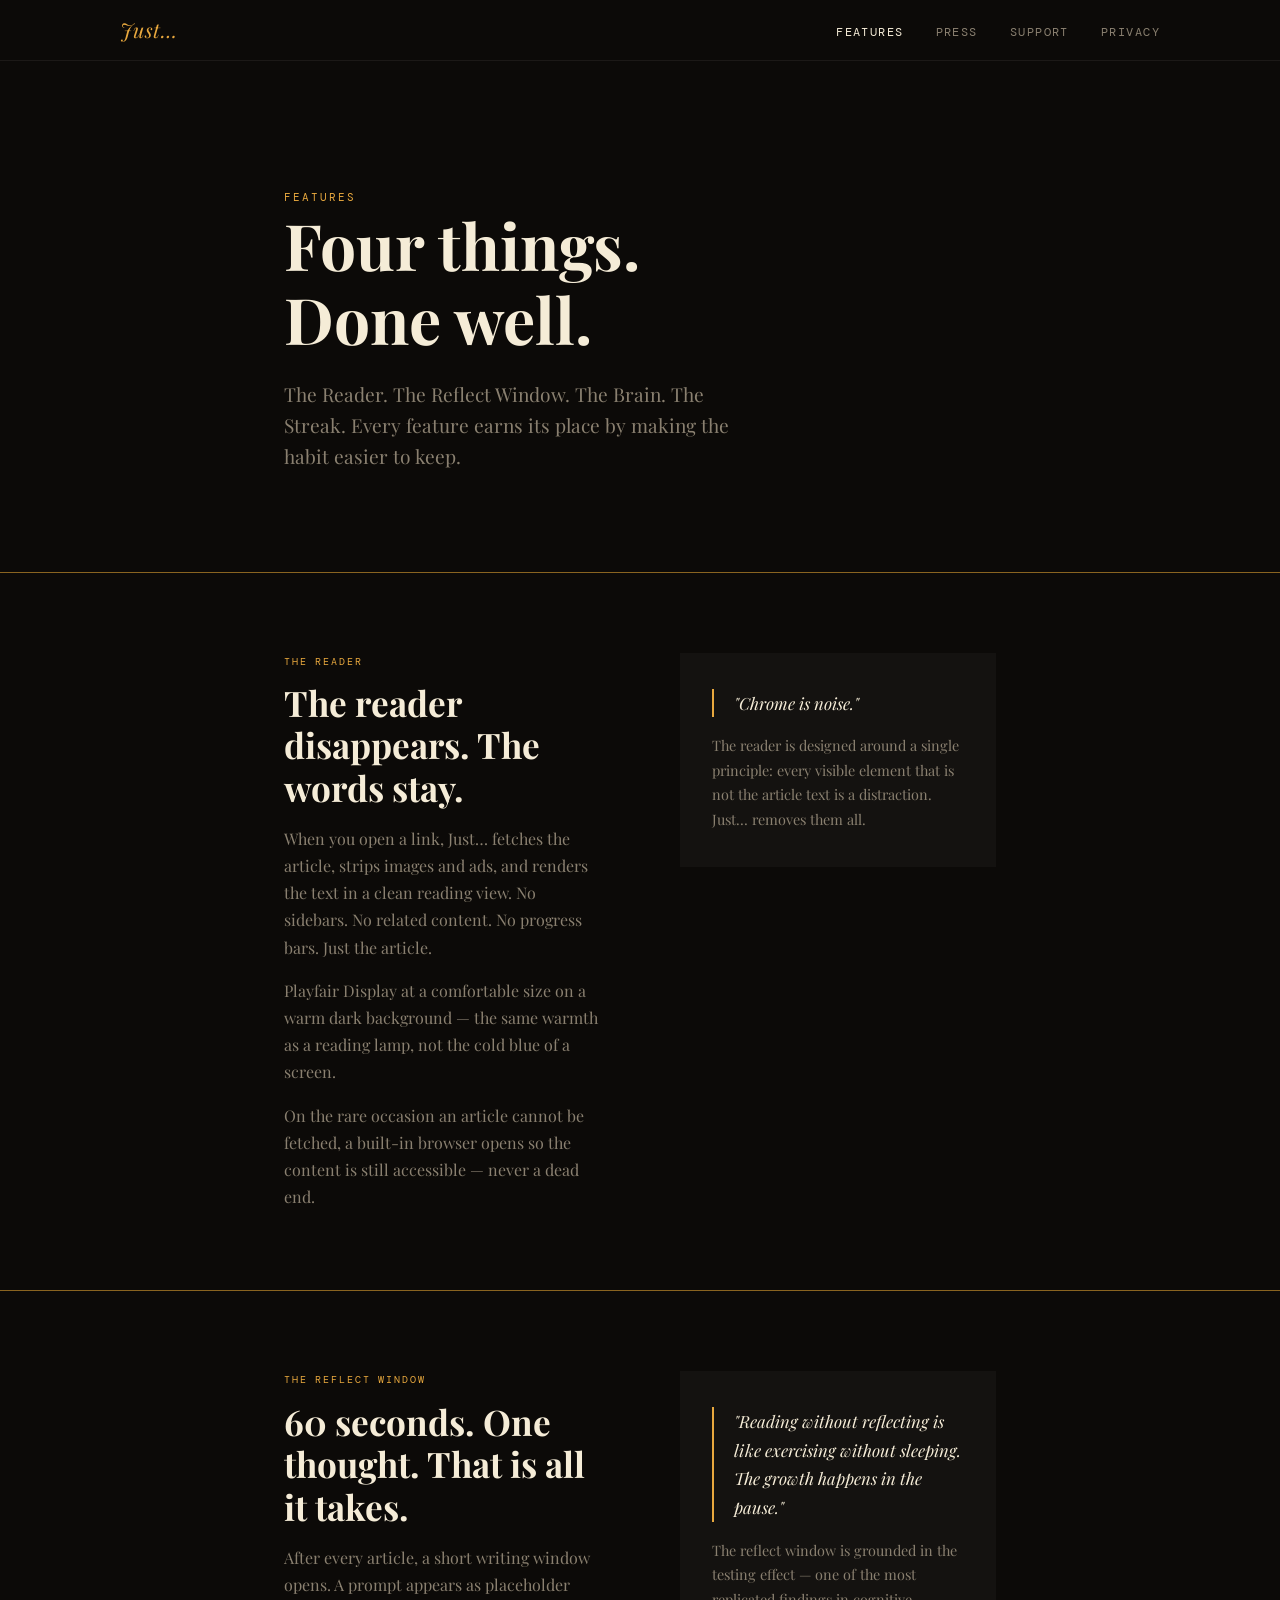
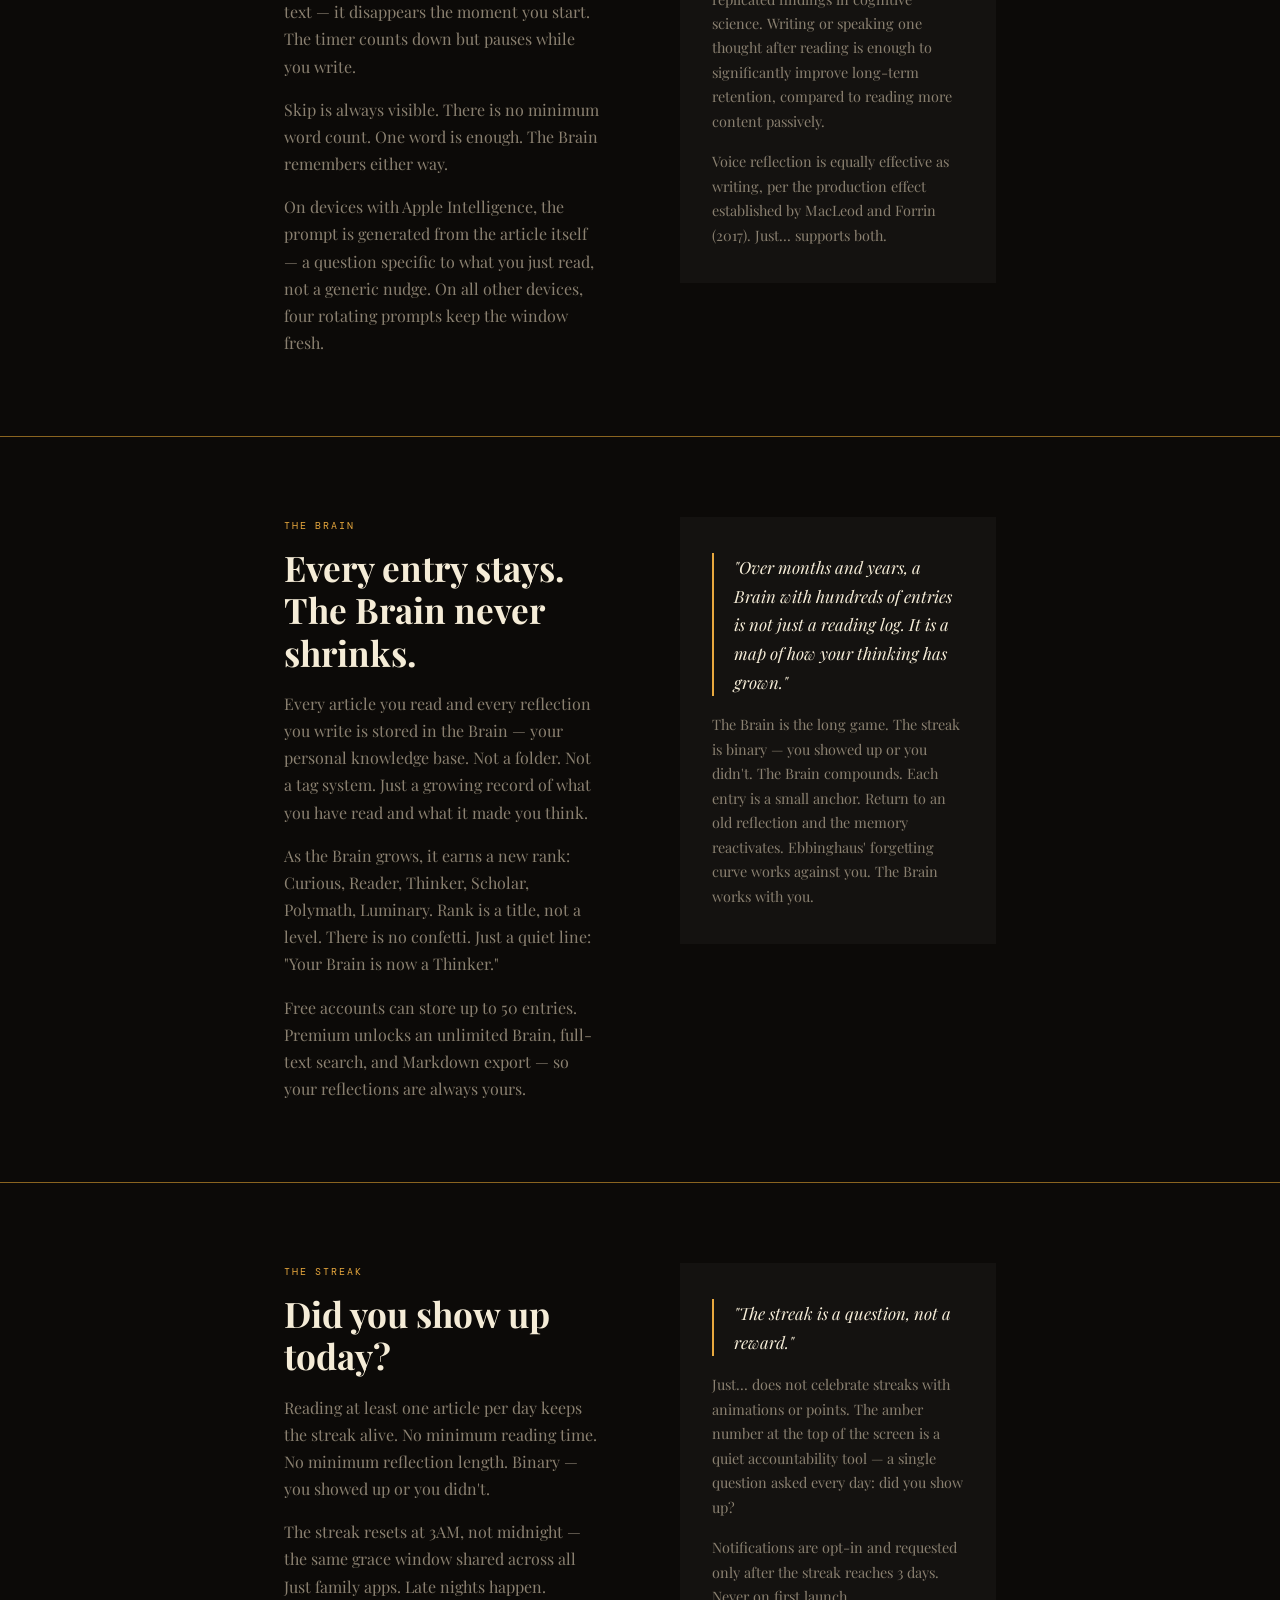
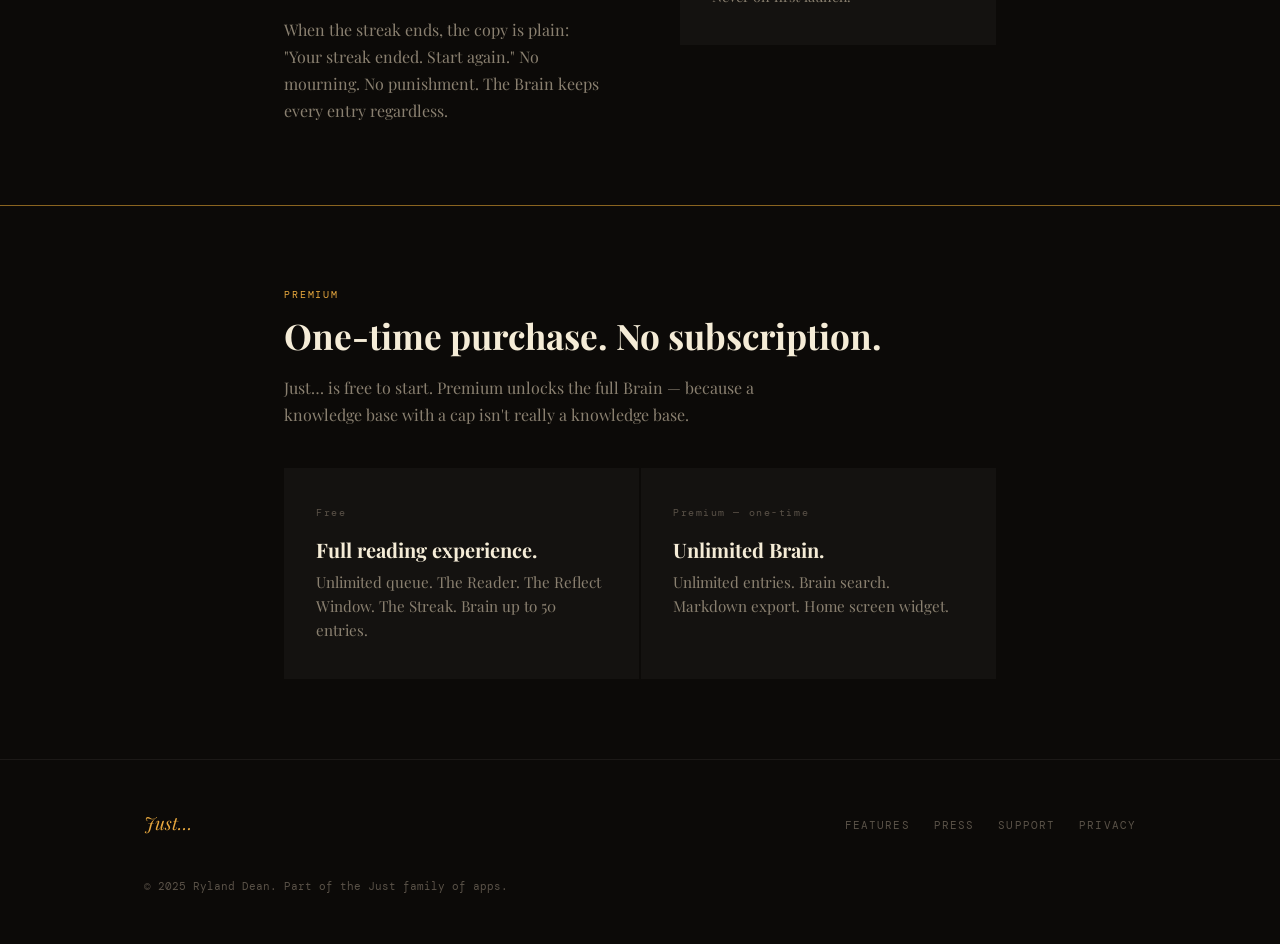
==== docs/features.html @ 93c85d73 "Website is built. Need screenshots next." ====
<!DOCTYPE html>
<html lang="en">
<head>
  <meta charset="UTF-8">
  <meta name="viewport" content="width=device-width, initial-scale=1.0">
  <title>Features — Just…</title>
  <meta name="description" content="The Reader, the Reflect Window, the Brain, and the Streak. Everything Just… does and why it does it.">
  <link rel="stylesheet" href="style.css">
</head>
<body>

<nav>
  <div class="nav-inner">
    <a href="index.html" class="nav-logo">Just…</a>
    <ul class="nav-links">
      <li><a href="features.html" class="active">Features</a></li>
      <li><a href="press.html">Press</a></li>
      <li><a href="support.html">Support</a></li>
      <li><a href="privacy.html">Privacy</a></li>
    </ul>
  </div>
</nav>

<main>

  <!-- Hero -->
  <section class="hero">
    <div class="container">
      <span class="hero-eyebrow">Features</span>
      <h1 class="hero-title">Four things.<br>Done well.</h1>
      <p class="hero-sub">
        The Reader. The Reflect Window. The Brain. The Streak.
        Every feature earns its place by making the habit easier to keep.
      </p>
    </div>
  </section>

  <!-- The Reader -->
  <section>
    <div class="container">
      <div class="feature-block">
        <div>
          <span class="label">The Reader</span>
          <h2>The reader disappears. The words stay.</h2>
          <p>
            When you open a link, Just… fetches the article, strips images and ads,
            and renders the text in a clean reading view. No sidebars. No related
            content. No progress bars. Just the article.
          </p>
          <p>
            Playfair Display at a comfortable size on a warm dark background — the same
            warmth as a reading lamp, not the cold blue of a screen.
          </p>
          <p>
            On the rare occasion an article cannot be fetched, a built-in browser
            opens so the content is still accessible — never a dead end.
          </p>
        </div>
        <div class="feature-aside">
          <p class="quote">"Chrome is noise."</p>
          <p>
            The reader is designed around a single principle: every visible element
            that is not the article text is a distraction. Just… removes them all.
          </p>
        </div>
      </div>
    </div>
  </section>

  <!-- The Reflect Window -->
  <section>
    <div class="container">
      <div class="feature-block">
        <div>
          <span class="label">The Reflect Window</span>
          <h2>60 seconds. One thought. That is all it takes.</h2>
          <p>
            After every article, a short writing window opens. A prompt appears as
            placeholder text — it disappears the moment you start. The timer counts
            down but pauses while you write.
          </p>
          <p>
            Skip is always visible. There is no minimum word count. One word is enough.
            The Brain remembers either way.
          </p>
          <p>
            On devices with Apple Intelligence, the prompt is generated from the
            article itself — a question specific to what you just read, not a generic
            nudge. On all other devices, four rotating prompts keep the window fresh.
          </p>
        </div>
        <div class="feature-aside">
          <p class="quote">"Reading without reflecting is like exercising without sleeping. The growth happens in the pause."</p>
          <p>
            The reflect window is grounded in the testing effect — one of the most
            replicated findings in cognitive science. Writing or speaking one thought
            after reading is enough to significantly improve long-term retention,
            compared to reading more content passively.
          </p>
          <p>
            Voice reflection is equally effective as writing, per the production
            effect established by MacLeod and Forrin (2017). Just… supports both.
          </p>
        </div>
      </div>
    </div>
  </section>

  <!-- The Brain -->
  <section>
    <div class="container">
      <div class="feature-block">
        <div>
          <span class="label">The Brain</span>
          <h2>Every entry stays. The Brain never shrinks.</h2>
          <p>
            Every article you read and every reflection you write is stored in the Brain —
            your personal knowledge base. Not a folder. Not a tag system. Just a growing
            record of what you have read and what it made you think.
          </p>
          <p>
            As the Brain grows, it earns a new rank: Curious, Reader, Thinker, Scholar,
            Polymath, Luminary. Rank is a title, not a level. There is no confetti.
            Just a quiet line: "Your Brain is now a Thinker."
          </p>
          <p>
            Free accounts can store up to 50 entries. Premium unlocks an unlimited Brain,
            full-text search, and Markdown export — so your reflections are always yours.
          </p>
        </div>
        <div class="feature-aside">
          <p class="quote">"Over months and years, a Brain with hundreds of entries is not just a reading log. It is a map of how your thinking has grown."</p>
          <p>
            The Brain is the long game. The streak is binary — you showed up or you didn't.
            The Brain compounds. Each entry is a small anchor. Return to an old reflection
            and the memory reactivates. Ebbinghaus' forgetting curve works against you.
            The Brain works with you.
          </p>
        </div>
      </div>
    </div>
  </section>

  <!-- The Streak -->
  <section>
    <div class="container">
      <div class="feature-block">
        <div>
          <span class="label">The Streak</span>
          <h2>Did you show up today?</h2>
          <p>
            Reading at least one article per day keeps the streak alive. No minimum
            reading time. No minimum reflection length. Binary — you showed up or you didn't.
          </p>
          <p>
            The streak resets at 3AM, not midnight — the same grace window shared
            across all Just family apps. Late nights happen.
          </p>
          <p>
            When the streak ends, the copy is plain: "Your streak ended. Start again."
            No mourning. No punishment. The Brain keeps every entry regardless.
          </p>
        </div>
        <div class="feature-aside">
          <p class="quote">"The streak is a question, not a reward."</p>
          <p>
            Just… does not celebrate streaks with animations or points. The amber number
            at the top of the screen is a quiet accountability tool — a single question
            asked every day: did you show up?
          </p>
          <p>
            Notifications are opt-in and requested only after the streak reaches 3 days.
            Never on first launch.
          </p>
        </div>
      </div>
    </div>
  </section>

  <!-- Premium -->
  <section>
    <div class="container">
      <span class="label">Premium</span>
      <h2>One-time purchase. No subscription.</h2>
      <p style="max-width: 540px;">
        Just… is free to start. Premium unlocks the full Brain — because a
        knowledge base with a cap isn't really a knowledge base.
      </p>

      <div class="card-grid" style="margin-top: 40px;">
        <div class="card">
          <span class="card-num">Free</span>
          <h3>Full reading experience.</h3>
          <p>Unlimited queue. The Reader. The Reflect Window. The Streak. Brain up to 50 entries.</p>
        </div>
        <div class="card">
          <span class="card-num">Premium — one-time</span>
          <h3>Unlimited Brain.</h3>
          <p>Unlimited entries. Brain search. Markdown export. Home screen widget.</p>
        </div>
      </div>
    </div>
  </section>

</main>

<footer>
  <div class="footer-inner">
    <span class="footer-logo">Just…</span>
    <ul class="footer-links">
      <li><a href="features.html">Features</a></li>
      <li><a href="press.html">Press</a></li>
      <li><a href="support.html">Support</a></li>
      <li><a href="privacy.html">Privacy</a></li>
    </ul>
    <p class="footer-copy">© 2025 Ryland Dean. Part of the Just family of apps.</p>
  </div>
</footer>

</body>
</html>
---- docs/style.css ----
@import url('https://fonts.googleapis.com/css2?family=Playfair+Display:ital,wght@0,400;0,600;0,700;1,400&family=DM+Mono:wght@400;500&display=swap');

*, *::before, *::after {
  box-sizing: border-box;
  margin: 0;
  padding: 0;
}

:root {
  --pageBg:      #0C0A08;
  --surface:     #141210;
  --surface2:    #1C1917;
  --amber:       #E8A83E;
  --amberDim:    #8A6420;
  --cream:       #F5ECD7;
  --muted:       #8A8070;
  --subtle:      #5A5248;
  --danger:      #E05A5A;

  --font-serif:  'Playfair Display', Georgia, serif;
  --font-mono:   'DM Mono', 'Courier New', monospace;
}

html {
  font-size: 16px;
  scroll-behavior: smooth;
}

body {
  background: var(--pageBg);
  color: var(--cream);
  font-family: var(--font-serif);
  line-height: 1.7;
  -webkit-font-smoothing: antialiased;
}

/* ─── Layout ─────────────────────────────────────────────── */

.container {
  max-width: 760px;
  margin: 0 auto;
  padding: 0 24px;
}

.container--wide {
  max-width: 1040px;
  margin: 0 auto;
  padding: 0 24px;
}

section {
  padding: 80px 0;
}

section + section {
  border-top: 1px solid var(--amberDim);
}

/* ─── Nav ─────────────────────────────────────────────────── */

nav {
  position: sticky;
  top: 0;
  z-index: 100;
  background: var(--pageBg);
  border-bottom: 1px solid var(--surface2);
  padding: 0 24px;
}

.nav-inner {
  max-width: 1040px;
  margin: 0 auto;
  display: flex;
  align-items: center;
  justify-content: space-between;
  height: 60px;
}

.nav-logo {
  font-family: var(--font-serif);
  font-style: italic;
  font-size: 1.25rem;
  color: var(--amber);
  text-decoration: none;
  letter-spacing: 0.02em;
}

.nav-links {
  display: flex;
  gap: 32px;
  list-style: none;
}

.nav-links a {
  font-family: var(--font-mono);
  font-size: 0.75rem;
  text-transform: uppercase;
  letter-spacing: 0.12em;
  color: var(--muted);
  text-decoration: none;
  transition: color 0.2s;
}

.nav-links a:hover,
.nav-links a.active {
  color: var(--cream);
}

/* ─── Hero ────────────────────────────────────────────────── */

.hero {
  padding: 120px 0 100px;
  border-top: none;
}

.hero-eyebrow {
  font-family: var(--font-mono);
  font-size: 0.7rem;
  text-transform: uppercase;
  letter-spacing: 0.18em;
  color: var(--amber);
  margin-bottom: 24px;
}

.hero-title {
  font-size: clamp(2.5rem, 6vw, 4rem);
  font-weight: 700;
  line-height: 1.15;
  color: var(--cream);
  margin-bottom: 24px;
}

.hero-title em {
  font-style: italic;
  color: var(--amber);
}

.hero-sub {
  font-size: 1.2rem;
  color: var(--muted);
  max-width: 480px;
  margin-bottom: 48px;
  line-height: 1.6;
}

/* ─── Buttons ─────────────────────────────────────────────── */

.btn {
  display: inline-block;
  font-family: var(--font-mono);
  font-size: 0.75rem;
  text-transform: uppercase;
  letter-spacing: 0.12em;
  padding: 14px 28px;
  text-decoration: none;
  transition: background 0.2s, color 0.2s;
  border: none;
  cursor: pointer;
}

.btn--amber {
  background: var(--amber);
  color: var(--pageBg);
}

.btn--amber:hover {
  background: var(--cream);
}

.btn--ghost {
  border: 1px solid var(--amberDim);
  color: var(--muted);
  background: transparent;
}

.btn--ghost:hover {
  border-color: var(--amber);
  color: var(--cream);
}

/* ─── Type ────────────────────────────────────────────────── */

h1, h2, h3, h4 {
  font-family: var(--font-serif);
  font-weight: 700;
  line-height: 1.2;
  color: var(--cream);
}

h2 {
  font-size: clamp(1.6rem, 3vw, 2.2rem);
  margin-bottom: 16px;
}

h3 {
  font-size: 1.25rem;
  margin-bottom: 10px;
}

p {
  color: var(--muted);
  margin-bottom: 16px;
}

p:last-child {
  margin-bottom: 0;
}

.label {
  font-family: var(--font-mono);
  font-size: 0.65rem;
  text-transform: uppercase;
  letter-spacing: 0.18em;
  color: var(--amber);
  margin-bottom: 12px;
  display: block;
}

a {
  color: var(--amber);
  text-decoration: none;
}

a:hover {
  text-decoration: underline;
}

/* ─── Cards ───────────────────────────────────────────────── */

.card-grid {
  display: grid;
  grid-template-columns: repeat(auto-fit, minmax(240px, 1fr));
  gap: 2px;
  margin-top: 48px;
}

.card {
  background: var(--surface);
  padding: 36px 32px;
}

.card-num {
  font-family: var(--font-mono);
  font-size: 0.65rem;
  letter-spacing: 0.15em;
  color: var(--subtle);
  margin-bottom: 16px;
  display: block;
}

.card h3 {
  color: var(--cream);
  margin-bottom: 8px;
}

.card p {
  font-size: 0.95rem;
  line-height: 1.6;
}

/* ─── Loop steps ──────────────────────────────────────────── */

.loop {
  display: flex;
  flex-direction: column;
  gap: 2px;
  margin-top: 40px;
}

.loop-step {
  background: var(--surface);
  padding: 28px 32px;
  display: grid;
  grid-template-columns: 80px 1fr;
  gap: 24px;
  align-items: start;
}

.loop-step-label {
  font-family: var(--font-mono);
  font-size: 0.65rem;
  letter-spacing: 0.15em;
  color: var(--amber);
  text-transform: uppercase;
  padding-top: 4px;
}

.loop-step h3 {
  margin-bottom: 4px;
}

.loop-step p {
  font-size: 0.9rem;
}

/* ─── Rank table ──────────────────────────────────────────── */

.rank-grid {
  margin-top: 40px;
  display: flex;
  flex-direction: column;
  gap: 2px;
}

.rank-row {
  background: var(--surface);
  padding: 20px 32px;
  display: grid;
  grid-template-columns: 120px 1fr auto;
  align-items: center;
  gap: 24px;
}

.rank-title {
  font-family: var(--font-serif);
  font-size: 1rem;
  color: var(--cream);
}

.rank-desc {
  font-family: var(--font-mono);
  font-size: 0.75rem;
  color: var(--muted);
}

.rank-range {
  font-family: var(--font-mono);
  font-size: 0.7rem;
  color: var(--subtle);
  text-align: right;
  white-space: nowrap;
}

/* ─── Feature detail ──────────────────────────────────────── */

.feature-block {
  display: grid;
  grid-template-columns: 1fr 1fr;
  gap: 80px;
  align-items: start;
}

.feature-block + .feature-block {
  margin-top: 80px;
  padding-top: 80px;
  border-top: 1px solid var(--surface2);
}

@media (max-width: 640px) {
  .feature-block {
    grid-template-columns: 1fr;
    gap: 32px;
  }
}

.feature-aside {
  background: var(--surface);
  padding: 36px 32px;
}

.feature-aside p {
  font-size: 0.9rem;
  line-height: 1.7;
}

.feature-aside .quote {
  font-style: italic;
  font-size: 1.05rem;
  color: var(--cream);
  border-left: 2px solid var(--amber);
  padding-left: 20px;
  margin-bottom: 16px;
}

/* ─── Press kit ───────────────────────────────────────────── */

.fact-list {
  margin-top: 32px;
  display: flex;
  flex-direction: column;
  gap: 2px;
}

.fact-row {
  background: var(--surface);
  padding: 18px 28px;
  display: grid;
  grid-template-columns: 160px 1fr;
  gap: 16px;
  align-items: baseline;
}

.fact-key {
  font-family: var(--font-mono);
  font-size: 0.65rem;
  text-transform: uppercase;
  letter-spacing: 0.15em;
  color: var(--amber);
}

.fact-val {
  font-size: 0.95rem;
  color: var(--cream);
}

/* ─── Tagline list ────────────────────────────────────────── */

.tagline-list {
  list-style: none;
  margin-top: 32px;
  display: flex;
  flex-direction: column;
  gap: 2px;
}

.tagline-list li {
  background: var(--surface);
  padding: 22px 28px;
  font-style: italic;
  font-size: 1.1rem;
  color: var(--cream);
  display: flex;
  justify-content: space-between;
  align-items: center;
  gap: 16px;
}

.tagline-list .tagline-use {
  font-style: normal;
  font-family: var(--font-mono);
  font-size: 0.65rem;
  color: var(--subtle);
  text-transform: uppercase;
  letter-spacing: 0.12em;
  white-space: nowrap;
}

/* ─── FAQ ─────────────────────────────────────────────────── */

.faq-list {
  margin-top: 40px;
  display: flex;
  flex-direction: column;
  gap: 2px;
}

.faq-item {
  background: var(--surface);
}

.faq-q {
  padding: 24px 28px;
  font-family: var(--font-serif);
  font-size: 1rem;
  color: var(--cream);
  cursor: pointer;
  list-style: none;
  display: flex;
  justify-content: space-between;
  align-items: center;
  user-select: none;
}

.faq-q::after {
  content: '+';
  font-family: var(--font-mono);
  font-size: 1rem;
  color: var(--amber);
  flex-shrink: 0;
}

details[open] .faq-q::after {
  content: '−';
}

.faq-a {
  padding: 0 28px 24px;
  color: var(--muted);
  font-size: 0.95rem;
  line-height: 1.7;
  border-top: 1px solid var(--surface2);
  padding-top: 16px;
}

/* ─── Privacy ─────────────────────────────────────────────── */

.prose h2 {
  font-size: 1.4rem;
  margin-top: 48px;
  margin-bottom: 12px;
}

.prose h3 {
  margin-top: 32px;
  margin-bottom: 8px;
  color: var(--cream);
}

.prose p,
.prose li {
  font-size: 0.95rem;
  color: var(--muted);
  line-height: 1.75;
}

.prose ul,
.prose ol {
  padding-left: 24px;
  margin-bottom: 16px;
}

.prose li {
  margin-bottom: 6px;
}

/* ─── Footer ──────────────────────────────────────────────── */

footer {
  border-top: 1px solid var(--surface2);
  padding: 48px 0;
  margin-top: 0;
}

.footer-inner {
  max-width: 1040px;
  margin: 0 auto;
  padding: 0 24px;
  display: flex;
  justify-content: space-between;
  align-items: center;
  gap: 24px;
  flex-wrap: wrap;
}

.footer-logo {
  font-family: var(--font-serif);
  font-style: italic;
  font-size: 1.1rem;
  color: var(--amber);
}

.footer-links {
  display: flex;
  gap: 24px;
  list-style: none;
}

.footer-links a {
  font-family: var(--font-mono);
  font-size: 0.7rem;
  text-transform: uppercase;
  letter-spacing: 0.1em;
  color: var(--subtle);
  text-decoration: none;
  transition: color 0.2s;
}

.footer-links a:hover {
  color: var(--cream);
}

.footer-copy {
  font-family: var(--font-mono);
  font-size: 0.7rem;
  color: var(--subtle);
  width: 100%;
  margin-top: 16px;
}

/* ─── Responsive ──────────────────────────────────────────── */

@media (max-width: 640px) {
  section {
    padding: 56px 0;
  }

  .hero {
    padding: 80px 0 64px;
  }

  .rank-row {
    grid-template-columns: 1fr auto;
  }

  .rank-desc {
    display: none;
  }

  .loop-step {
    grid-template-columns: 60px 1fr;
  }

  .fact-row {
    grid-template-columns: 1fr;
    gap: 4px;
  }

  .tagline-list li {
    flex-direction: column;
    align-items: flex-start;
    gap: 8px;
  }

  .footer-inner {
    flex-direction: column;
    align-items: flex-start;
  }
}
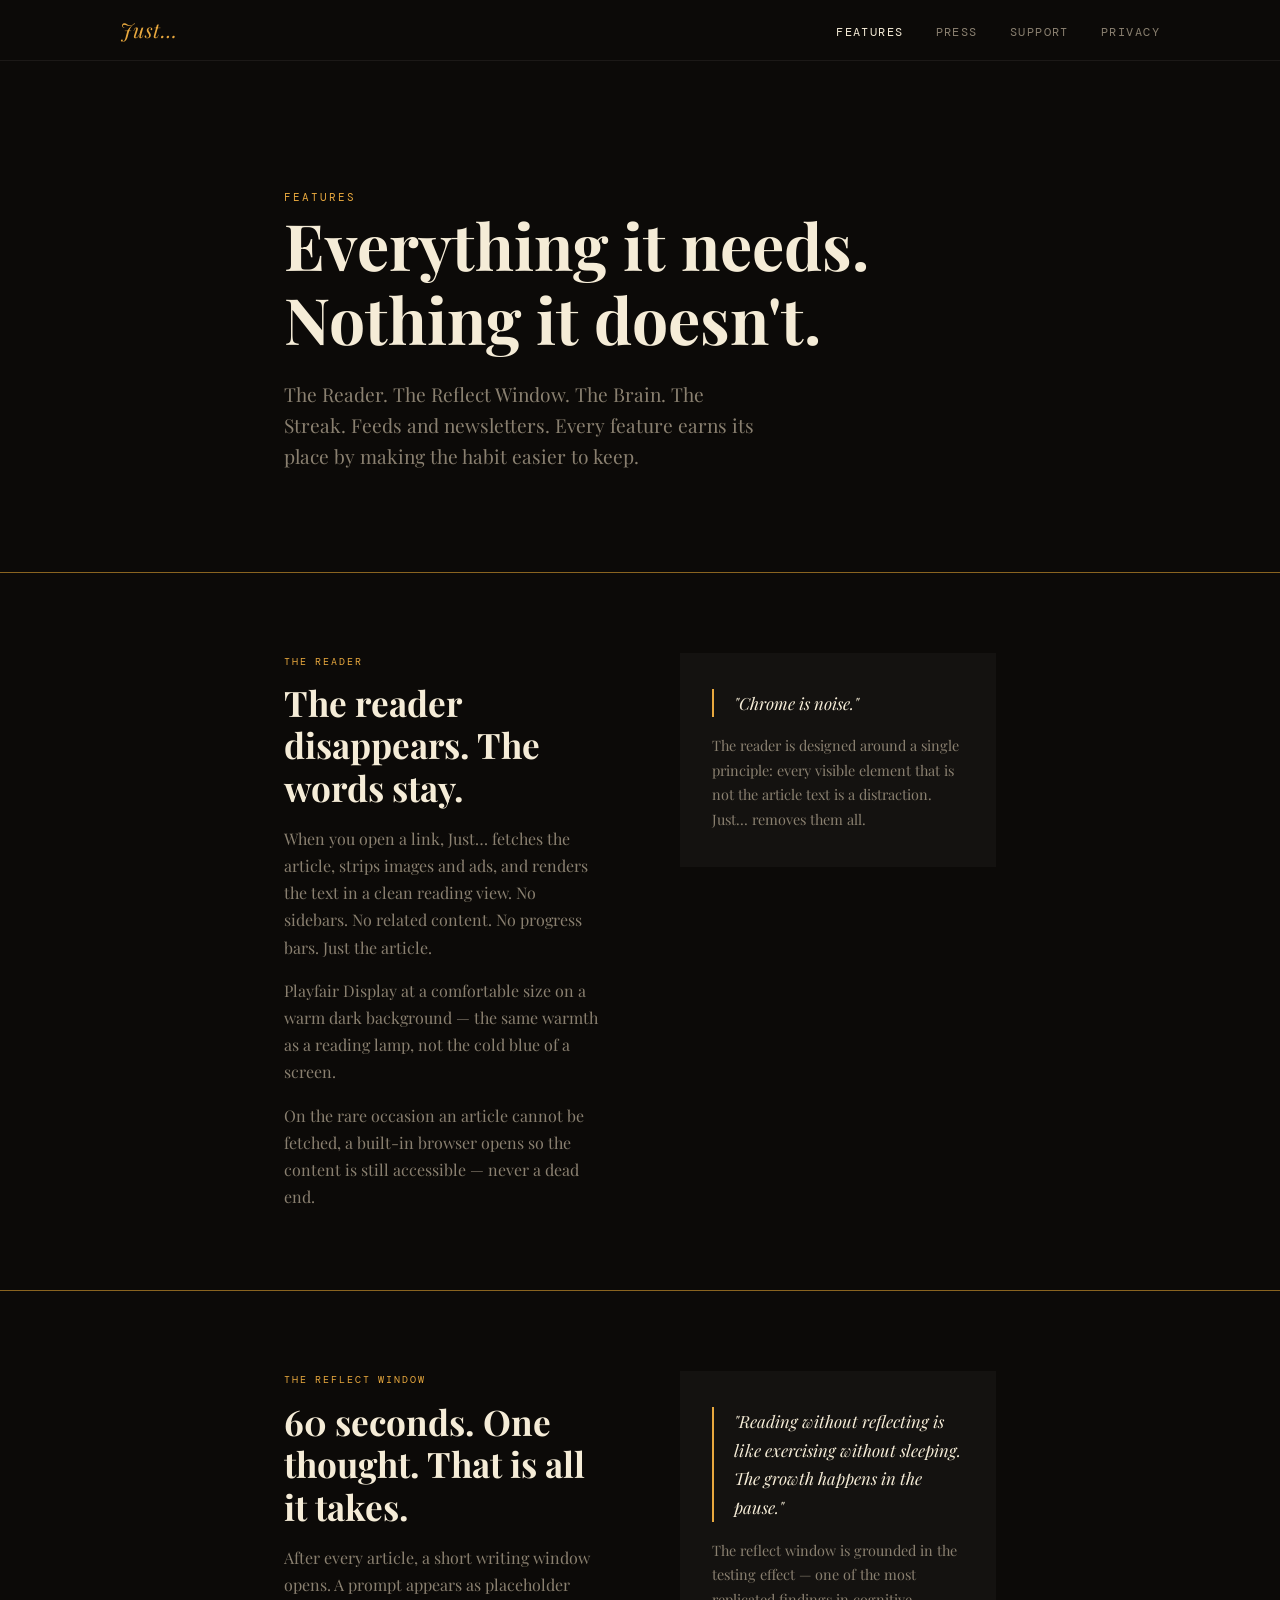
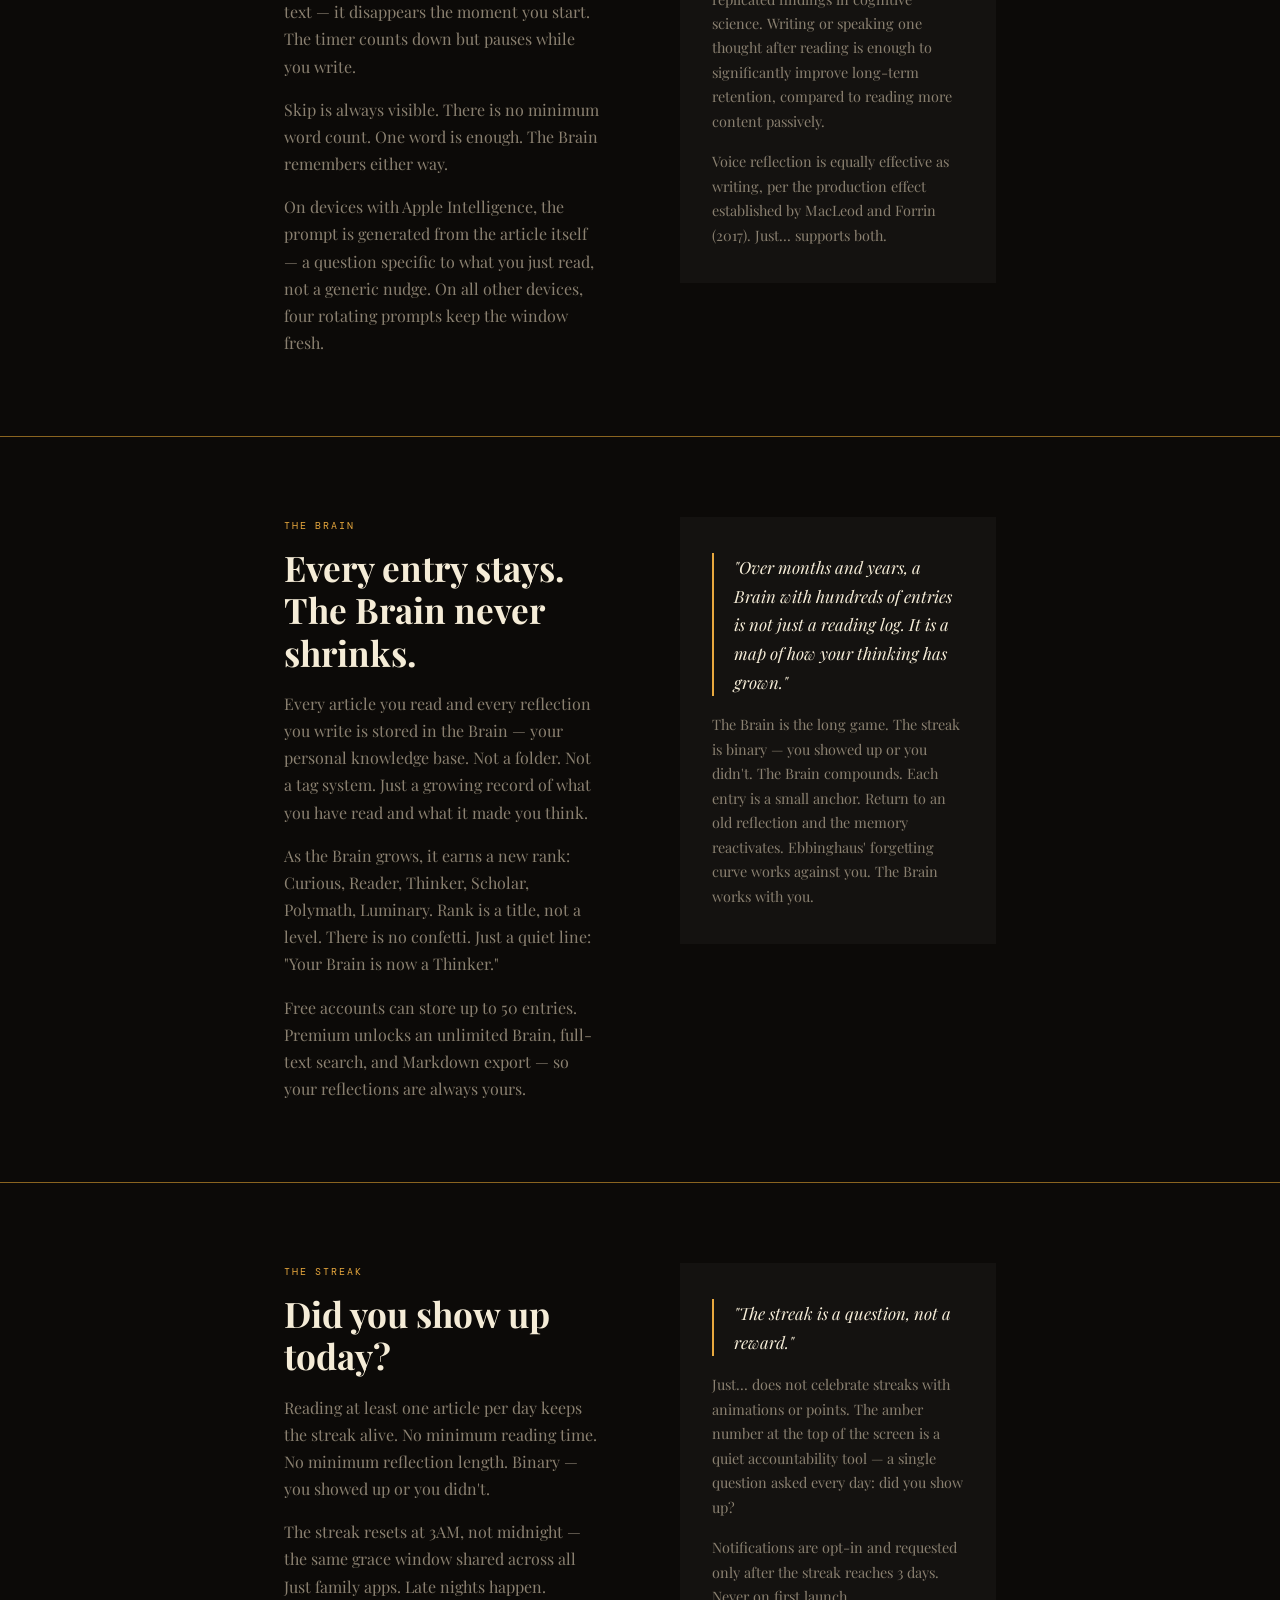
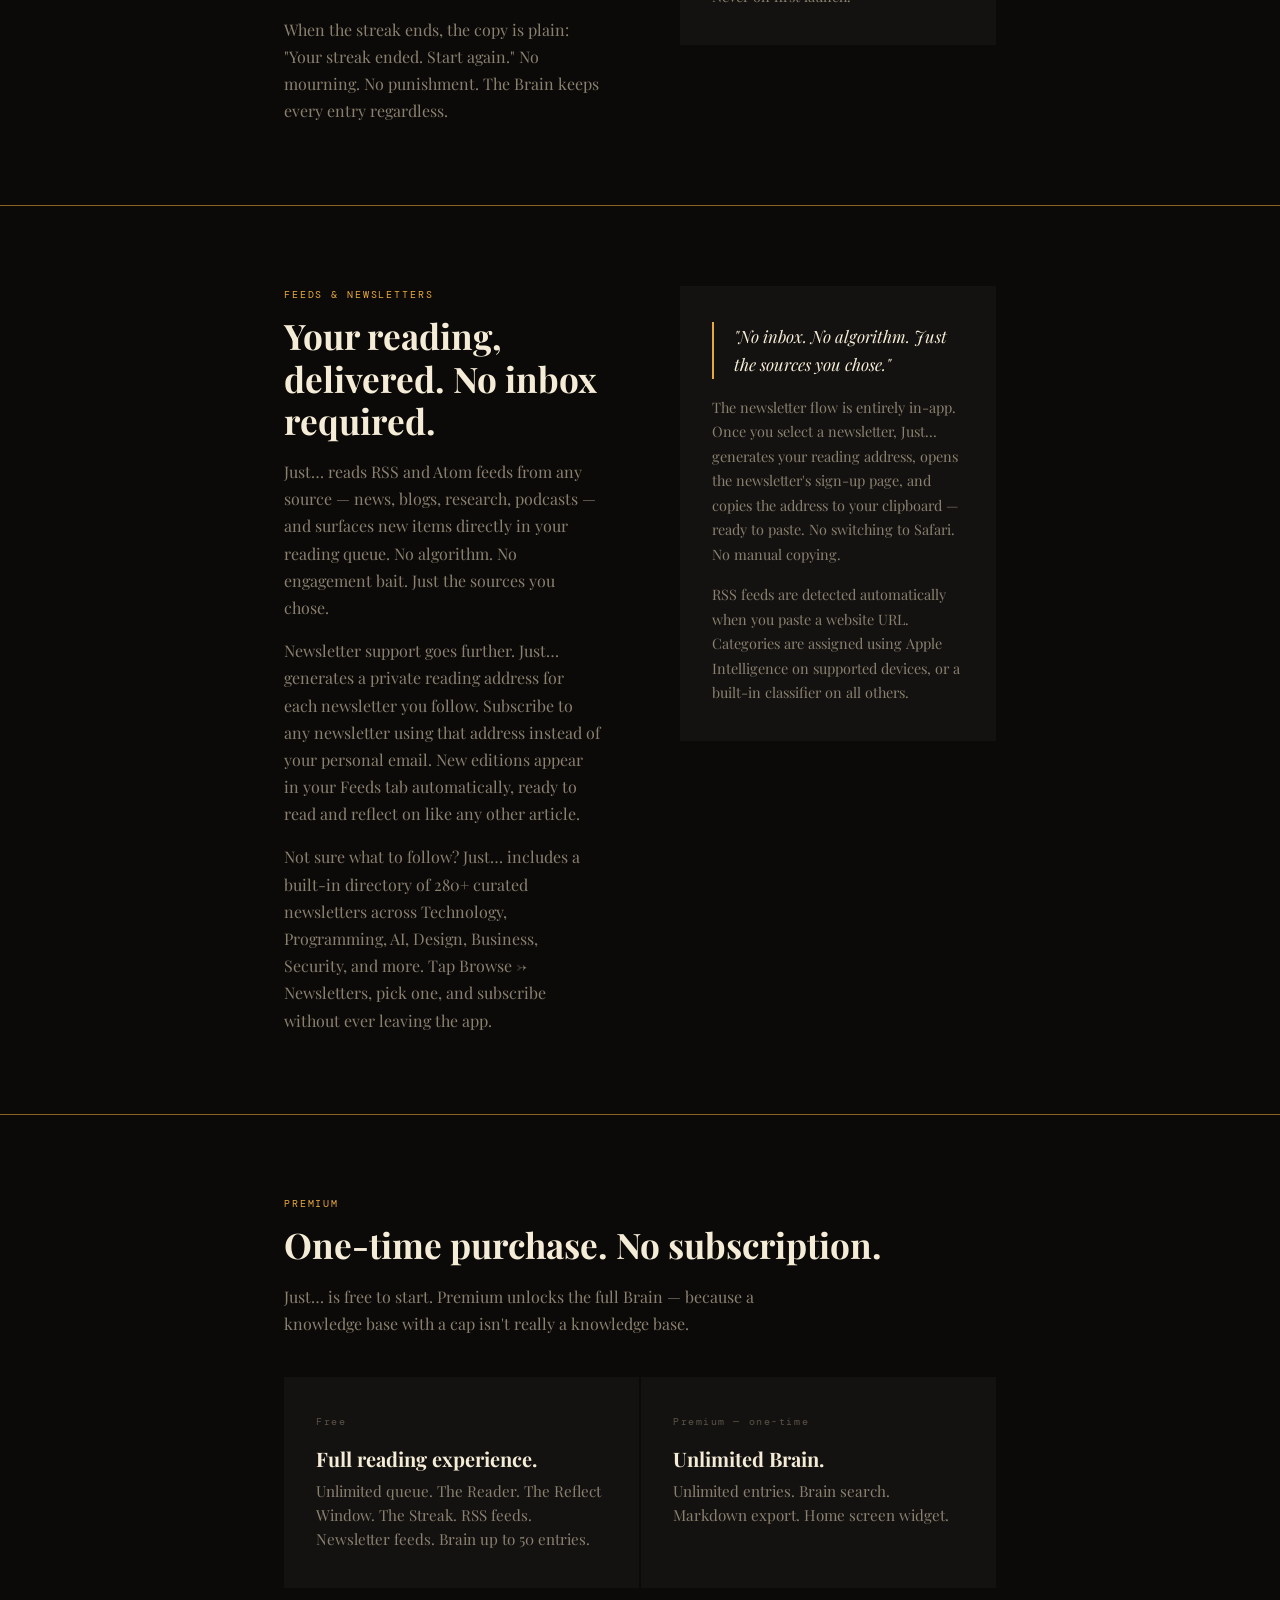
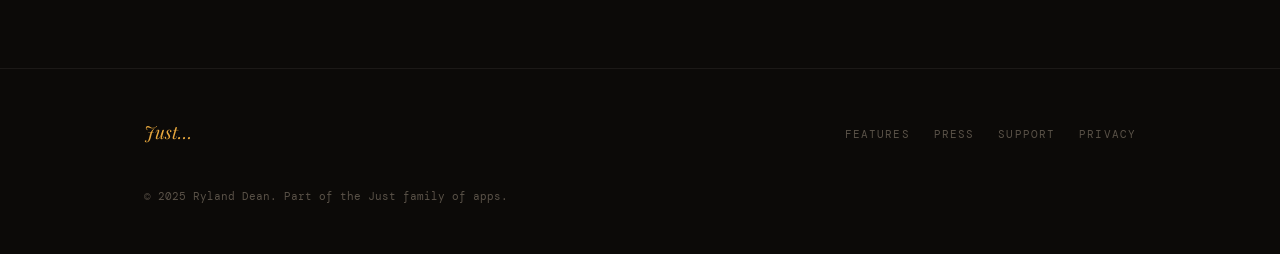
==== commit baf26bff: "feat: redesign newsletter subscription flow with in-app browser and curated directory Replaces the f" ====
--- a/docs/features.html
+++ b/docs/features.html
@@ -27,9 +27,9 @@
   <section class="hero">
     <div class="container">
       <span class="hero-eyebrow">Features</span>
-      <h1 class="hero-title">Four things.<br>Done well.</h1>
+      <h1 class="hero-title">Everything it needs.<br>Nothing it doesn't.</h1>
       <p class="hero-sub">
-        The Reader. The Reflect Window. The Brain. The Streak.
+        The Reader. The Reflect Window. The Brain. The Streak. Feeds and newsletters.
         Every feature earns its place by making the habit easier to keep.
       </p>
     </div>
@@ -171,6 +171,49 @@
           <p>
             Notifications are opt-in and requested only after the streak reaches 3 days.
             Never on first launch.
+          </p>
+        </div>
+      </div>
+    </div>
+  </section>
+
+  <!-- Feeds & Newsletters -->
+  <section>
+    <div class="container">
+      <div class="feature-block">
+        <div>
+          <span class="label">Feeds &amp; Newsletters</span>
+          <h2>Your reading, delivered. No inbox required.</h2>
+          <p>
+            Just… reads RSS and Atom feeds from any source — news, blogs, research,
+            podcasts — and surfaces new items directly in your reading queue. No
+            algorithm. No engagement bait. Just the sources you chose.
+          </p>
+          <p>
+            Newsletter support goes further. Just… generates a private reading address
+            for each newsletter you follow. Subscribe to any newsletter using that
+            address instead of your personal email. New editions appear in your Feeds
+            tab automatically, ready to read and reflect on like any other article.
+          </p>
+          <p>
+            Not sure what to follow? Just… includes a built-in directory of 280+
+            curated newsletters across Technology, Programming, AI, Design, Business,
+            Security, and more. Tap Browse → Newsletters, pick one, and subscribe
+            without ever leaving the app.
+          </p>
+        </div>
+        <div class="feature-aside">
+          <p class="quote">"No inbox. No algorithm. Just the sources you chose."</p>
+          <p>
+            The newsletter flow is entirely in-app. Once you select a newsletter,
+            Just… generates your reading address, opens the newsletter's sign-up page,
+            and copies the address to your clipboard — ready to paste. No switching
+            to Safari. No manual copying.
+          </p>
+          <p>
+            RSS feeds are detected automatically when you paste a website URL.
+            Categories are assigned using Apple Intelligence on supported devices,
+            or a built-in classifier on all others.
           </p>
         </div>
       </div>
@@ -191,7 +234,7 @@
         <div class="card">
           <span class="card-num">Free</span>
           <h3>Full reading experience.</h3>
-          <p>Unlimited queue. The Reader. The Reflect Window. The Streak. Brain up to 50 entries.</p>
+          <p>Unlimited queue. The Reader. The Reflect Window. The Streak. RSS feeds. Newsletter feeds. Brain up to 50 entries.</p>
         </div>
         <div class="card">
           <span class="card-num">Premium — one-time</span>
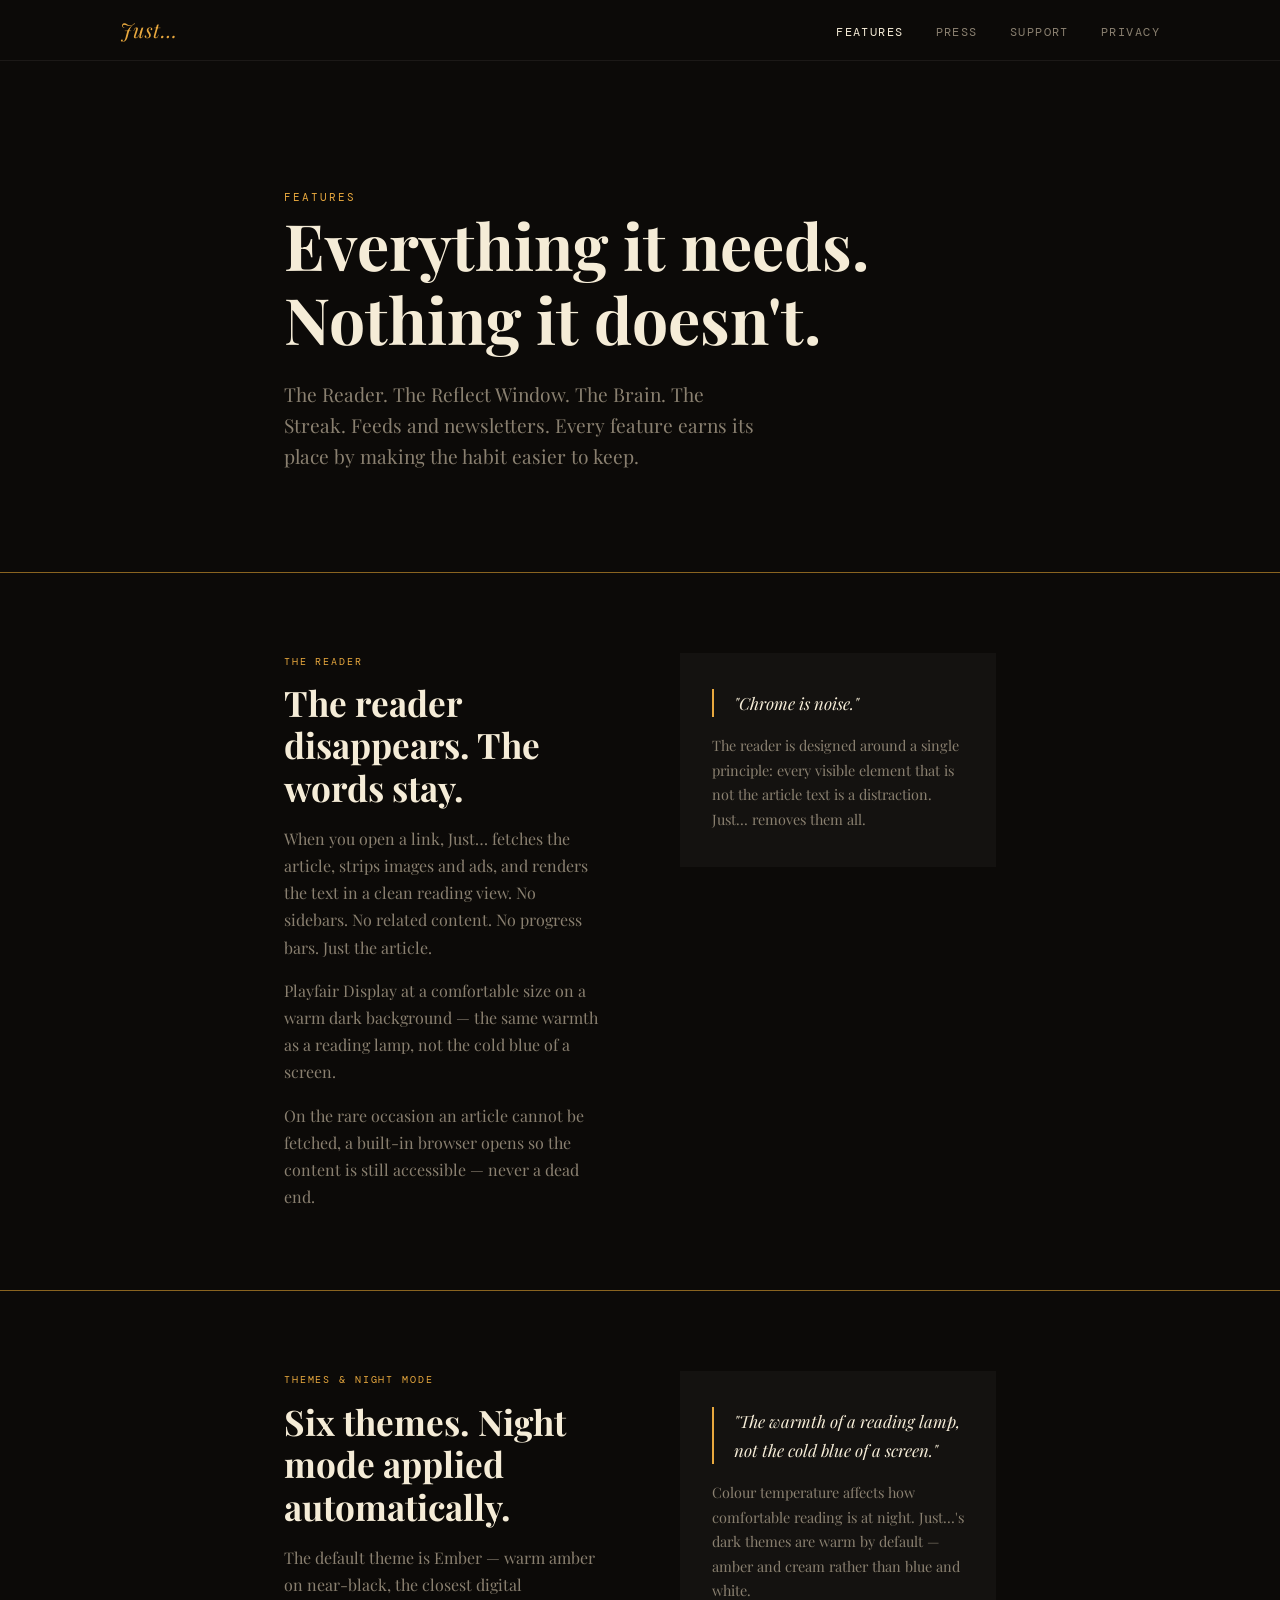
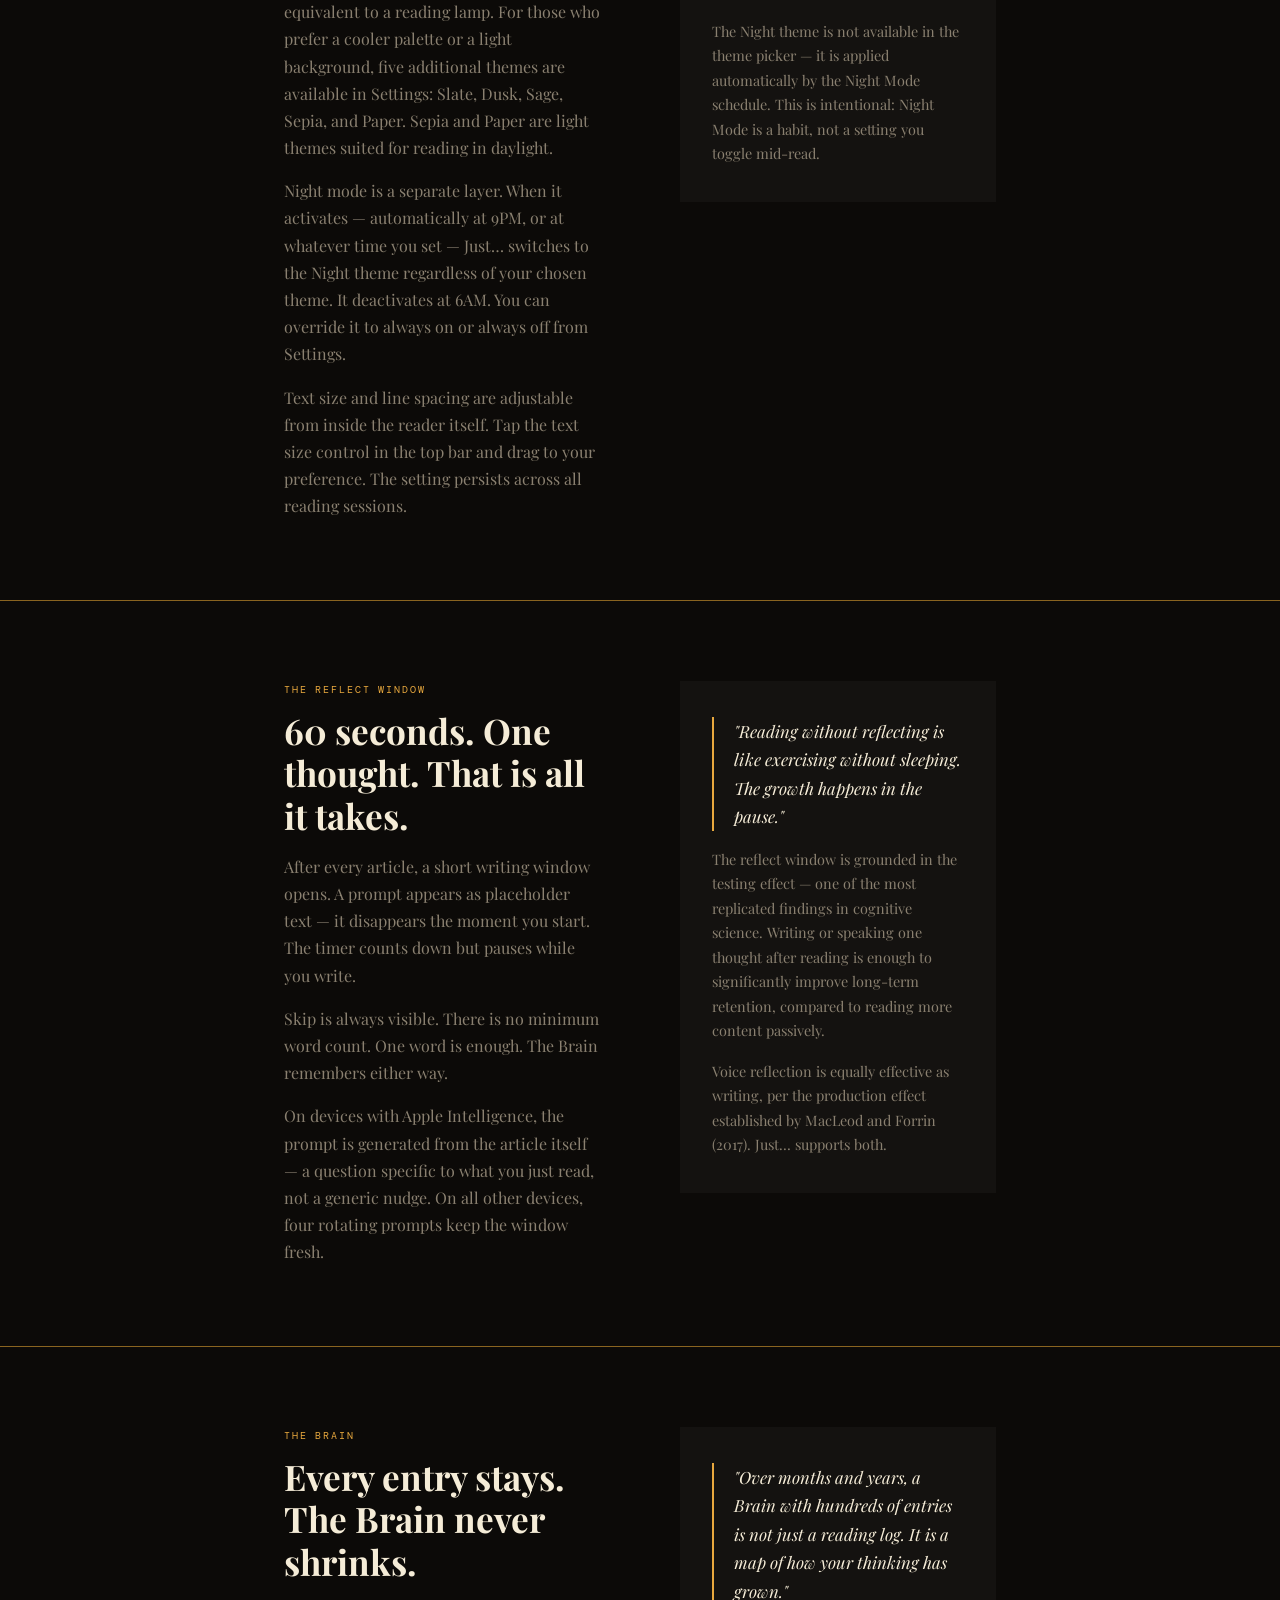
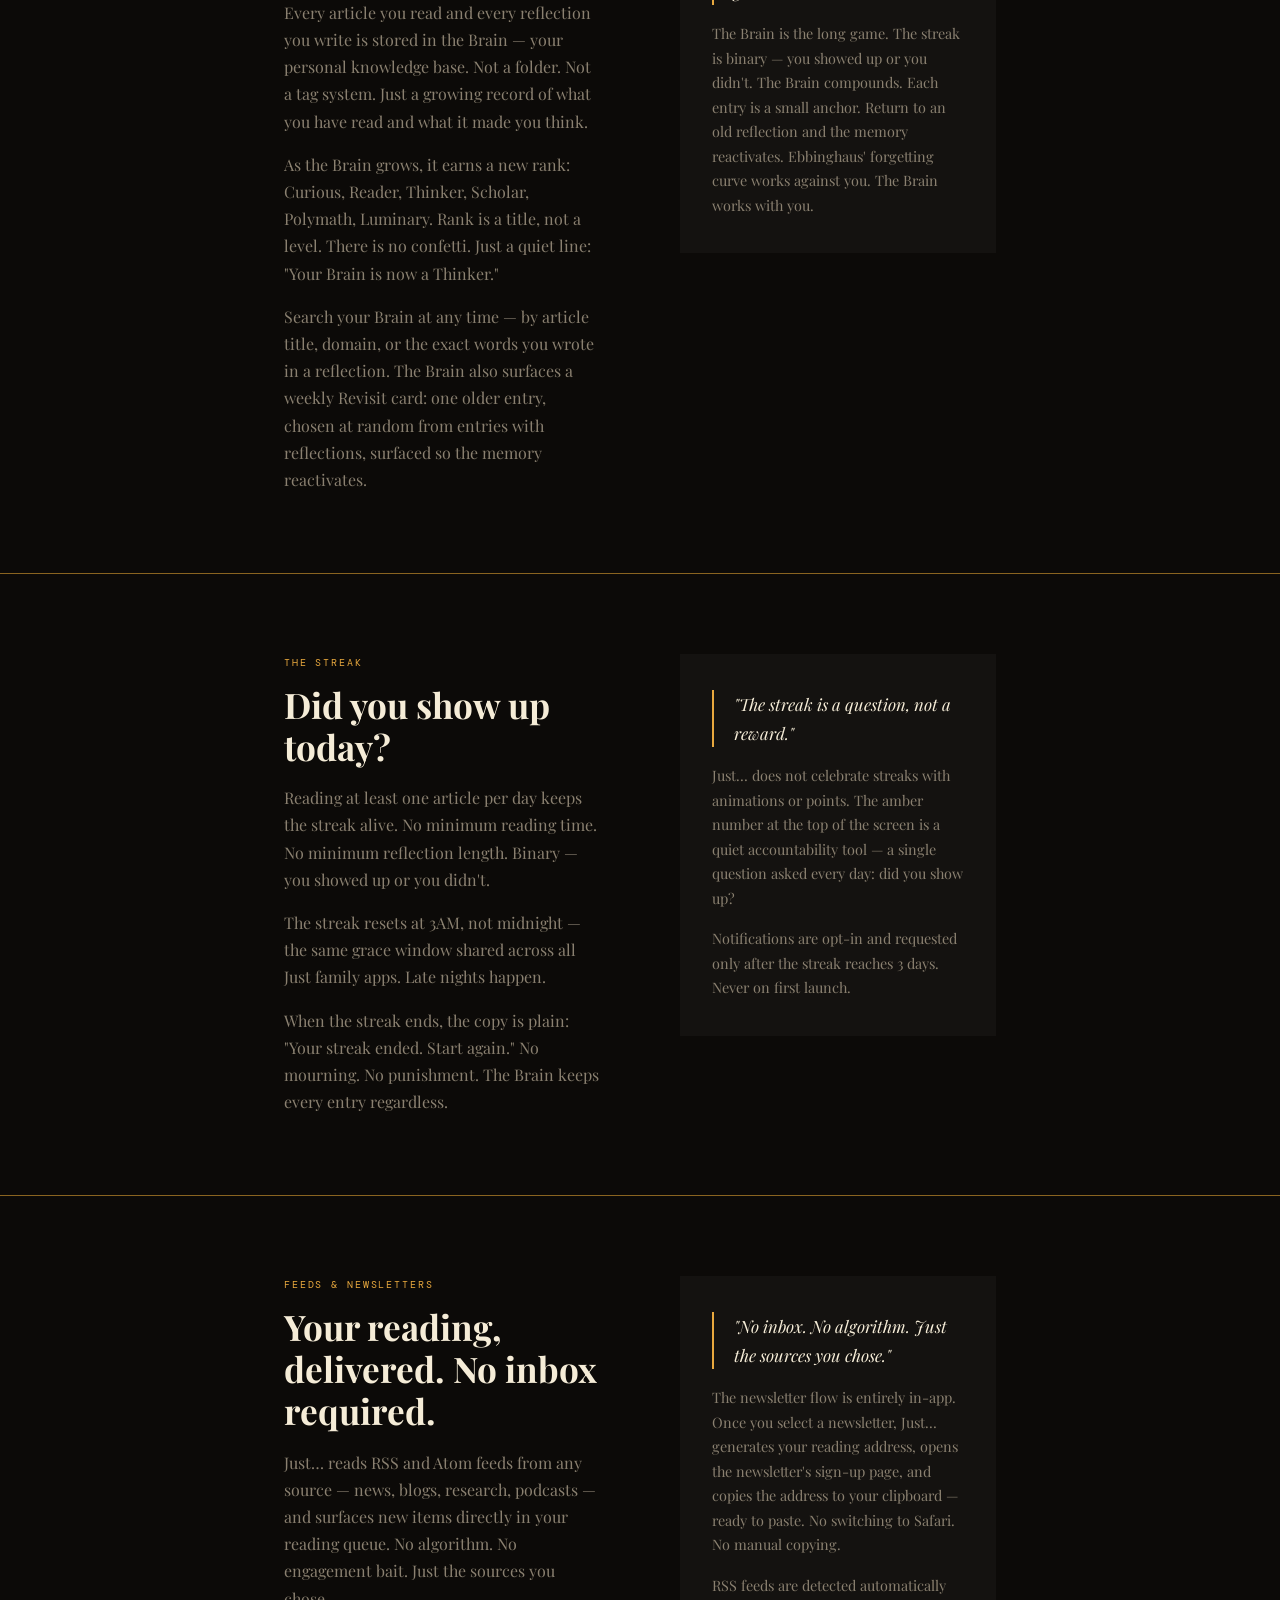
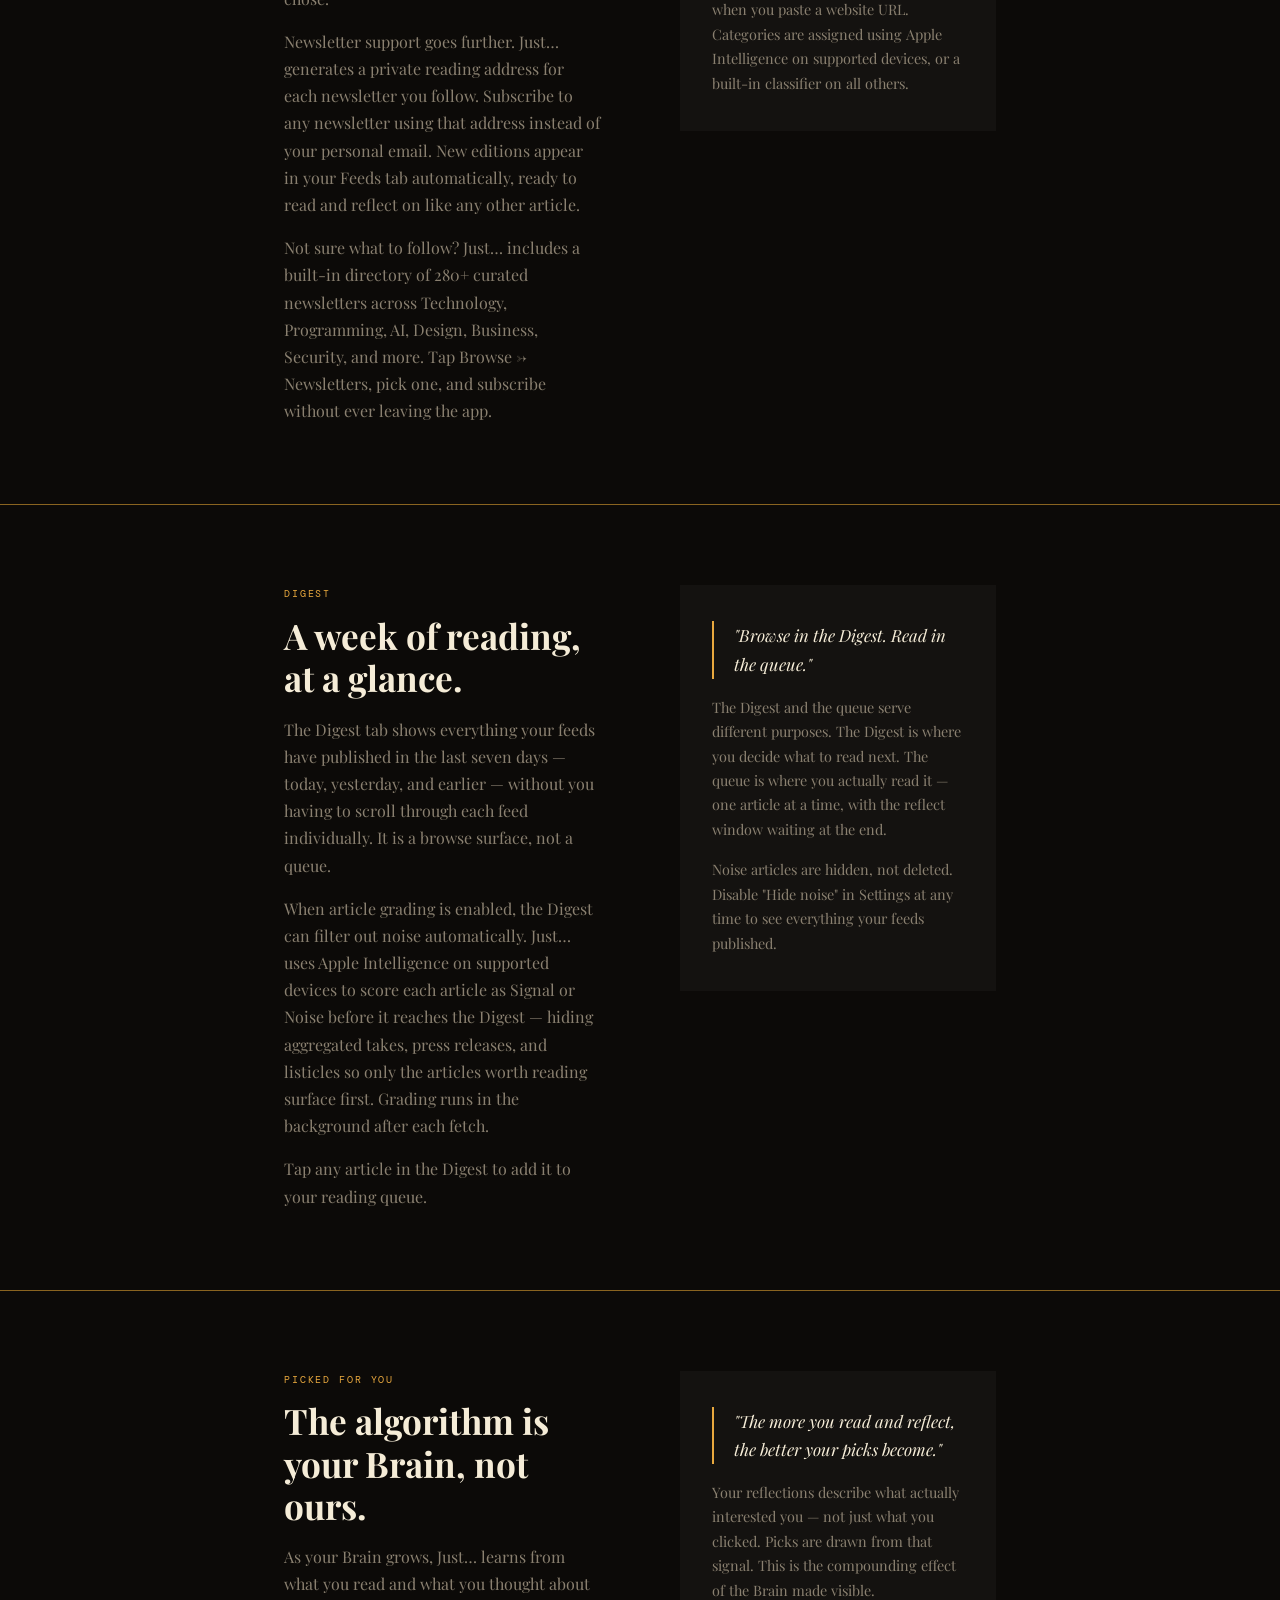
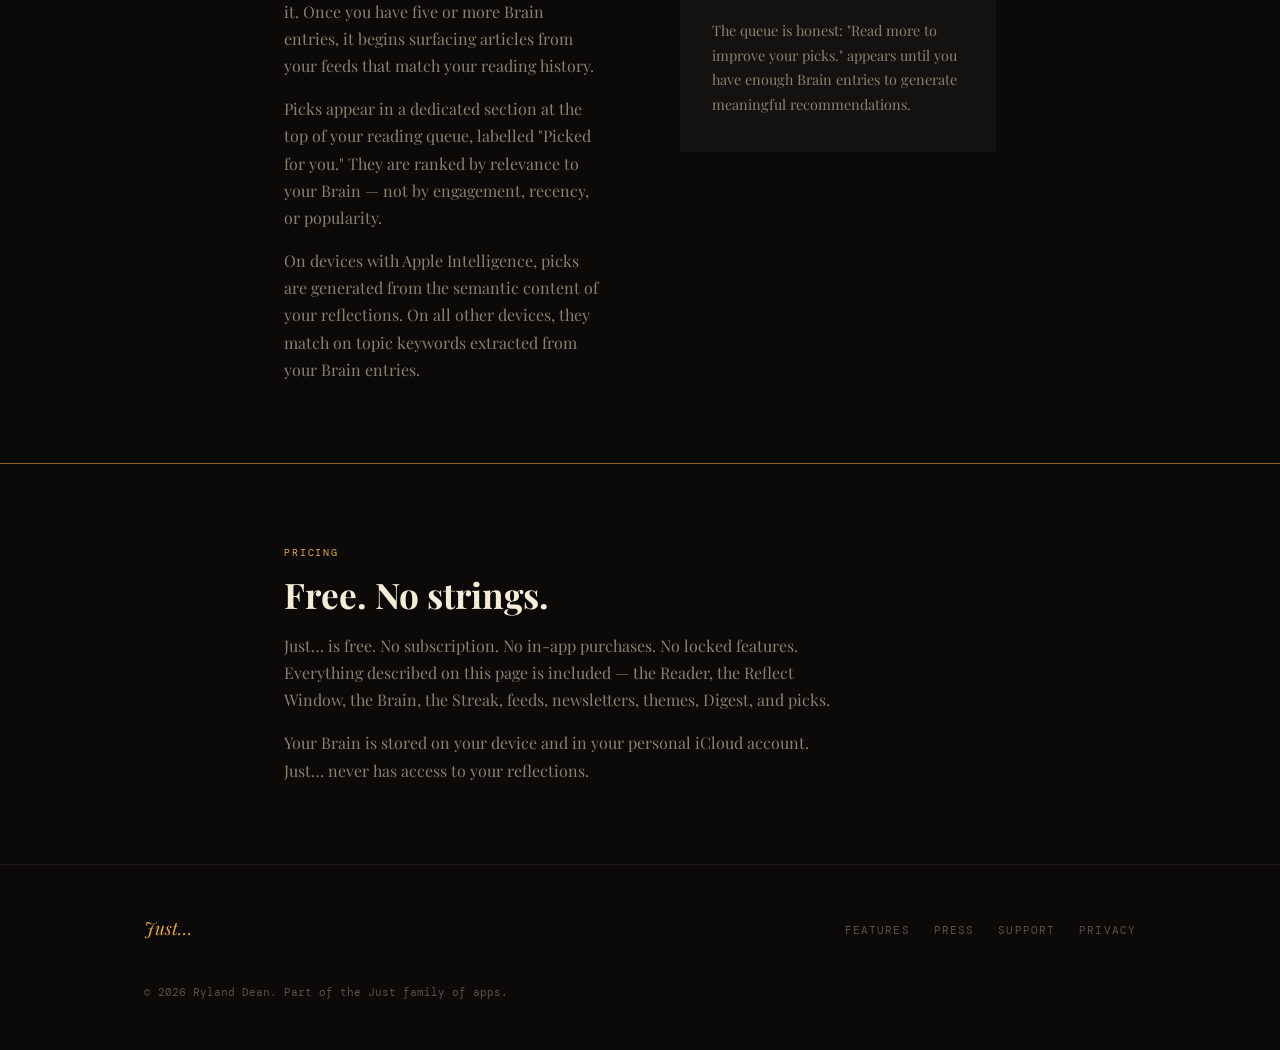
==== commit 2714e66c: "docs: deep website audit — fix inaccuracies, add missing feature docs Remove all false premium/paid-" ====
--- a/docs/features.html
+++ b/docs/features.html
@@ -67,6 +67,49 @@
     </div>
   </section>
 
+  <!-- Themes & Night Mode -->
+  <section>
+    <div class="container">
+      <div class="feature-block">
+        <div>
+          <span class="label">Themes &amp; Night Mode</span>
+          <h2>Six themes. Night mode applied automatically.</h2>
+          <p>
+            The default theme is Ember — warm amber on near-black, the closest digital
+            equivalent to a reading lamp. For those who prefer a cooler palette or a
+            light background, five additional themes are available in Settings: Slate,
+            Dusk, Sage, Sepia, and Paper. Sepia and Paper are light themes suited for
+            reading in daylight.
+          </p>
+          <p>
+            Night mode is a separate layer. When it activates — automatically at 9PM,
+            or at whatever time you set — Just… switches to the Night theme regardless
+            of your chosen theme. It deactivates at 6AM. You can override it to always
+            on or always off from Settings.
+          </p>
+          <p>
+            Text size and line spacing are adjustable from inside the reader itself.
+            Tap the text size control in the top bar and drag to your preference.
+            The setting persists across all reading sessions.
+          </p>
+        </div>
+        <div class="feature-aside">
+          <p class="quote">"The warmth of a reading lamp, not the cold blue of a screen."</p>
+          <p>
+            Colour temperature affects how comfortable reading is at night.
+            Just…'s dark themes are warm by default — amber and cream rather than
+            blue and white.
+          </p>
+          <p>
+            The Night theme is not available in the theme picker — it is applied
+            automatically by the Night Mode schedule. This is intentional: Night Mode
+            is a habit, not a setting you toggle mid-read.
+          </p>
+        </div>
+      </div>
+    </div>
+  </section>
+
   <!-- The Reflect Window -->
   <section>
     <div class="container">
@@ -124,8 +167,10 @@
             Just a quiet line: "Your Brain is now a Thinker."
           </p>
           <p>
-            Free accounts can store up to 50 entries. Premium unlocks an unlimited Brain,
-            full-text search, and Markdown export — so your reflections are always yours.
+            Search your Brain at any time — by article title, domain, or the exact words
+            you wrote in a reflection. The Brain also surfaces a weekly Revisit card: one
+            older entry, chosen at random from entries with reflections, surfaced so the
+            memory reactivates.
           </p>
         </div>
         <div class="feature-aside">
@@ -220,28 +265,98 @@
     </div>
   </section>
 
-  <!-- Premium -->
-  <section>
-    <div class="container">
-      <span class="label">Premium</span>
-      <h2>One-time purchase. No subscription.</h2>
-      <p style="max-width: 540px;">
-        Just… is free to start. Premium unlocks the full Brain — because a
-        knowledge base with a cap isn't really a knowledge base.
+  <!-- Digest -->
+  <section>
+    <div class="container">
+      <div class="feature-block">
+        <div>
+          <span class="label">Digest</span>
+          <h2>A week of reading, at a glance.</h2>
+          <p>
+            The Digest tab shows everything your feeds have published in the last
+            seven days — today, yesterday, and earlier — without you having to scroll
+            through each feed individually. It is a browse surface, not a queue.
+          </p>
+          <p>
+            When article grading is enabled, the Digest can filter out noise
+            automatically. Just… uses Apple Intelligence on supported devices to score
+            each article as Signal or Noise before it reaches the Digest — hiding
+            aggregated takes, press releases, and listicles so only the articles worth
+            reading surface first. Grading runs in the background after each fetch.
+          </p>
+          <p>
+            Tap any article in the Digest to add it to your reading queue.
+          </p>
+        </div>
+        <div class="feature-aside">
+          <p class="quote">"Browse in the Digest. Read in the queue."</p>
+          <p>
+            The Digest and the queue serve different purposes. The Digest is where
+            you decide what to read next. The queue is where you actually read it —
+            one article at a time, with the reflect window waiting at the end.
+          </p>
+          <p>
+            Noise articles are hidden, not deleted. Disable "Hide noise" in Settings
+            at any time to see everything your feeds published.
+          </p>
+        </div>
+      </div>
+    </div>
+  </section>
+
+  <!-- Picked for You -->
+  <section>
+    <div class="container">
+      <div class="feature-block">
+        <div>
+          <span class="label">Picked for you</span>
+          <h2>The algorithm is your Brain, not ours.</h2>
+          <p>
+            As your Brain grows, Just… learns from what you read and what you thought
+            about it. Once you have five or more Brain entries, it begins surfacing
+            articles from your feeds that match your reading history.
+          </p>
+          <p>
+            Picks appear in a dedicated section at the top of your reading queue,
+            labelled "Picked for you." They are ranked by relevance to your Brain —
+            not by engagement, recency, or popularity.
+          </p>
+          <p>
+            On devices with Apple Intelligence, picks are generated from the semantic
+            content of your reflections. On all other devices, they match on topic
+            keywords extracted from your Brain entries.
+          </p>
+        </div>
+        <div class="feature-aside">
+          <p class="quote">"The more you read and reflect, the better your picks become."</p>
+          <p>
+            Your reflections describe what actually interested you — not just what
+            you clicked. Picks are drawn from that signal. This is the compounding
+            effect of the Brain made visible.
+          </p>
+          <p>
+            The queue is honest: "Read more to improve your picks." appears until
+            you have enough Brain entries to generate meaningful recommendations.
+          </p>
+        </div>
+      </div>
+    </div>
+  </section>
+
+  <!-- Free -->
+  <section>
+    <div class="container">
+      <span class="label">Pricing</span>
+      <h2>Free. No strings.</h2>
+      <p style="max-width: 560px;">
+        Just… is free. No subscription. No in-app purchases. No locked features.
+        Everything described on this page is included — the Reader, the Reflect Window,
+        the Brain, the Streak, feeds, newsletters, themes, Digest, and picks.
       </p>
-
-      <div class="card-grid" style="margin-top: 40px;">
-        <div class="card">
-          <span class="card-num">Free</span>
-          <h3>Full reading experience.</h3>
-          <p>Unlimited queue. The Reader. The Reflect Window. The Streak. RSS feeds. Newsletter feeds. Brain up to 50 entries.</p>
-        </div>
-        <div class="card">
-          <span class="card-num">Premium — one-time</span>
-          <h3>Unlimited Brain.</h3>
-          <p>Unlimited entries. Brain search. Markdown export. Home screen widget.</p>
-        </div>
-      </div>
+      <p style="max-width: 560px; margin-top: 16px;">
+        Your Brain is stored on your device and in your personal iCloud account.
+        Just… never has access to your reflections.
+      </p>
     </div>
   </section>
 
@@ -256,7 +371,7 @@
       <li><a href="support.html">Support</a></li>
       <li><a href="privacy.html">Privacy</a></li>
     </ul>
-    <p class="footer-copy">© 2025 Ryland Dean. Part of the Just family of apps.</p>
+    <p class="footer-copy">© 2026 Ryland Dean. Part of the Just family of apps.</p>
   </div>
 </footer>
 
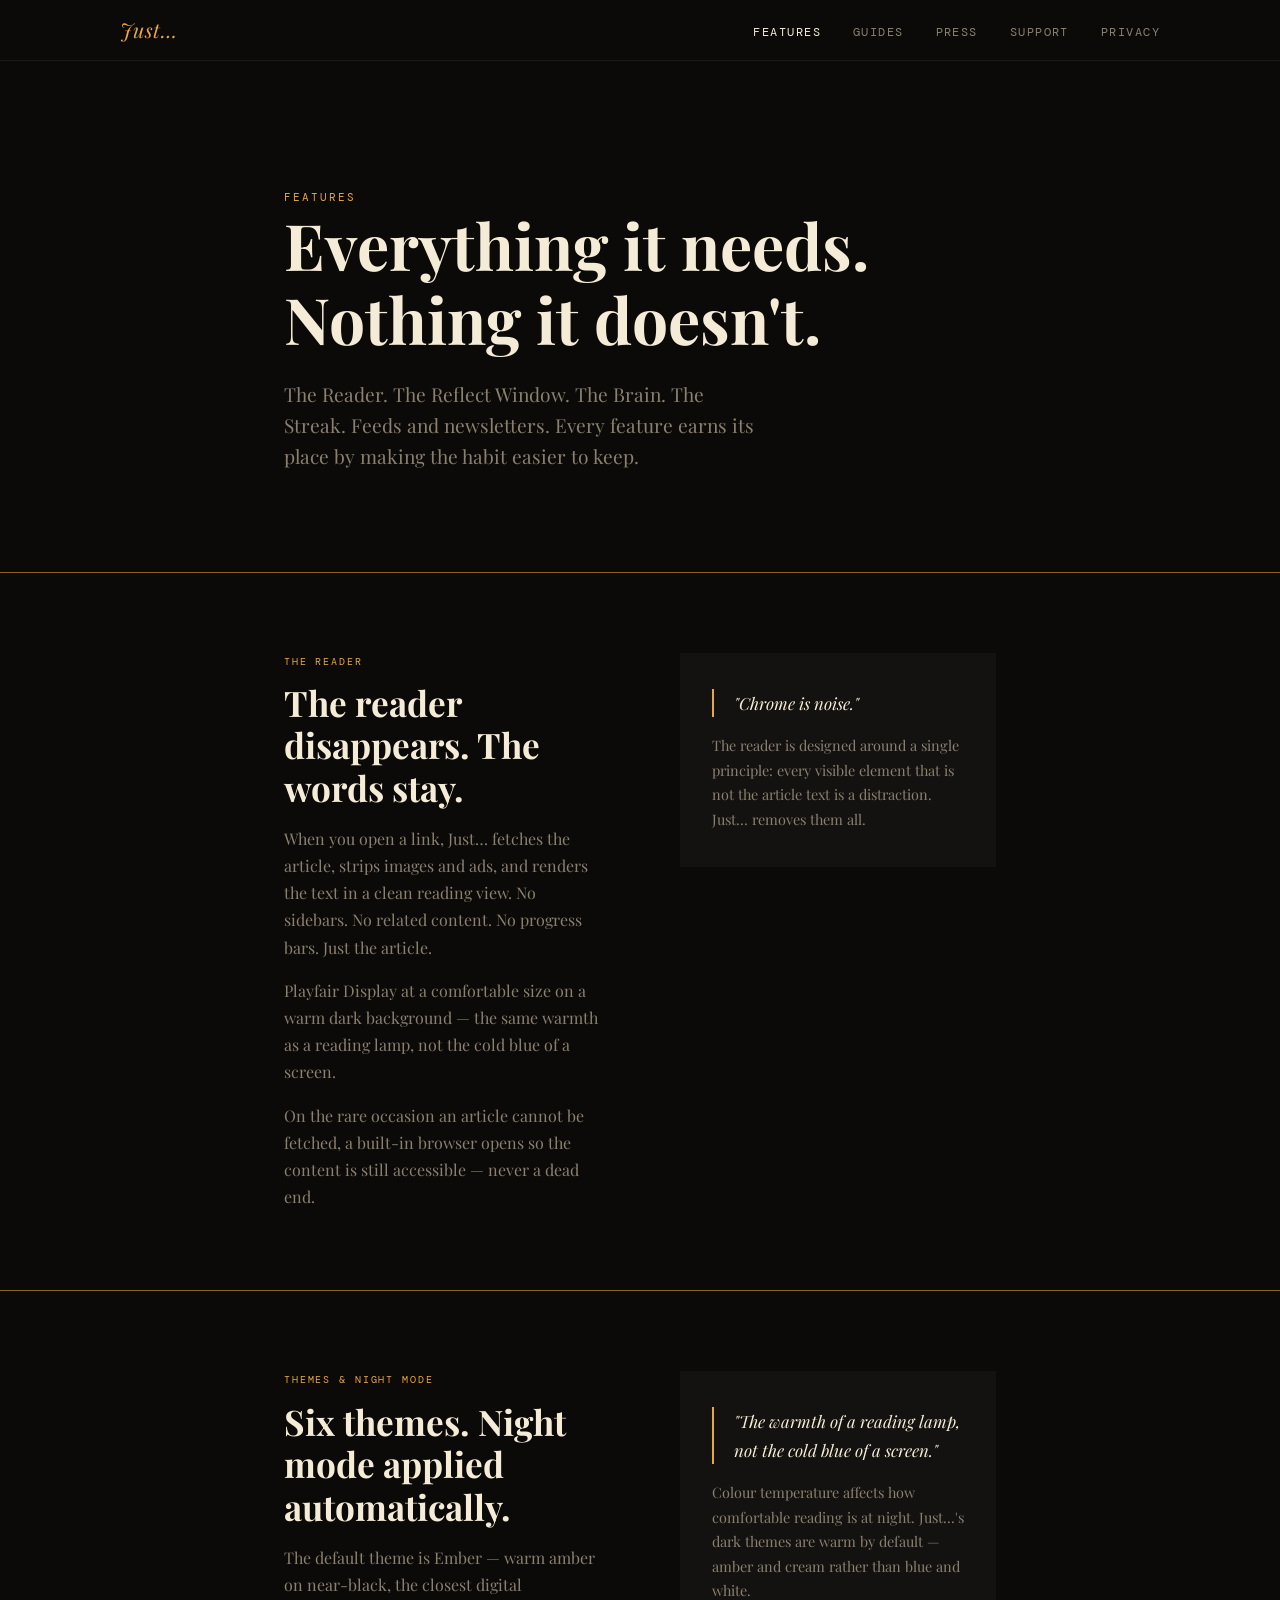
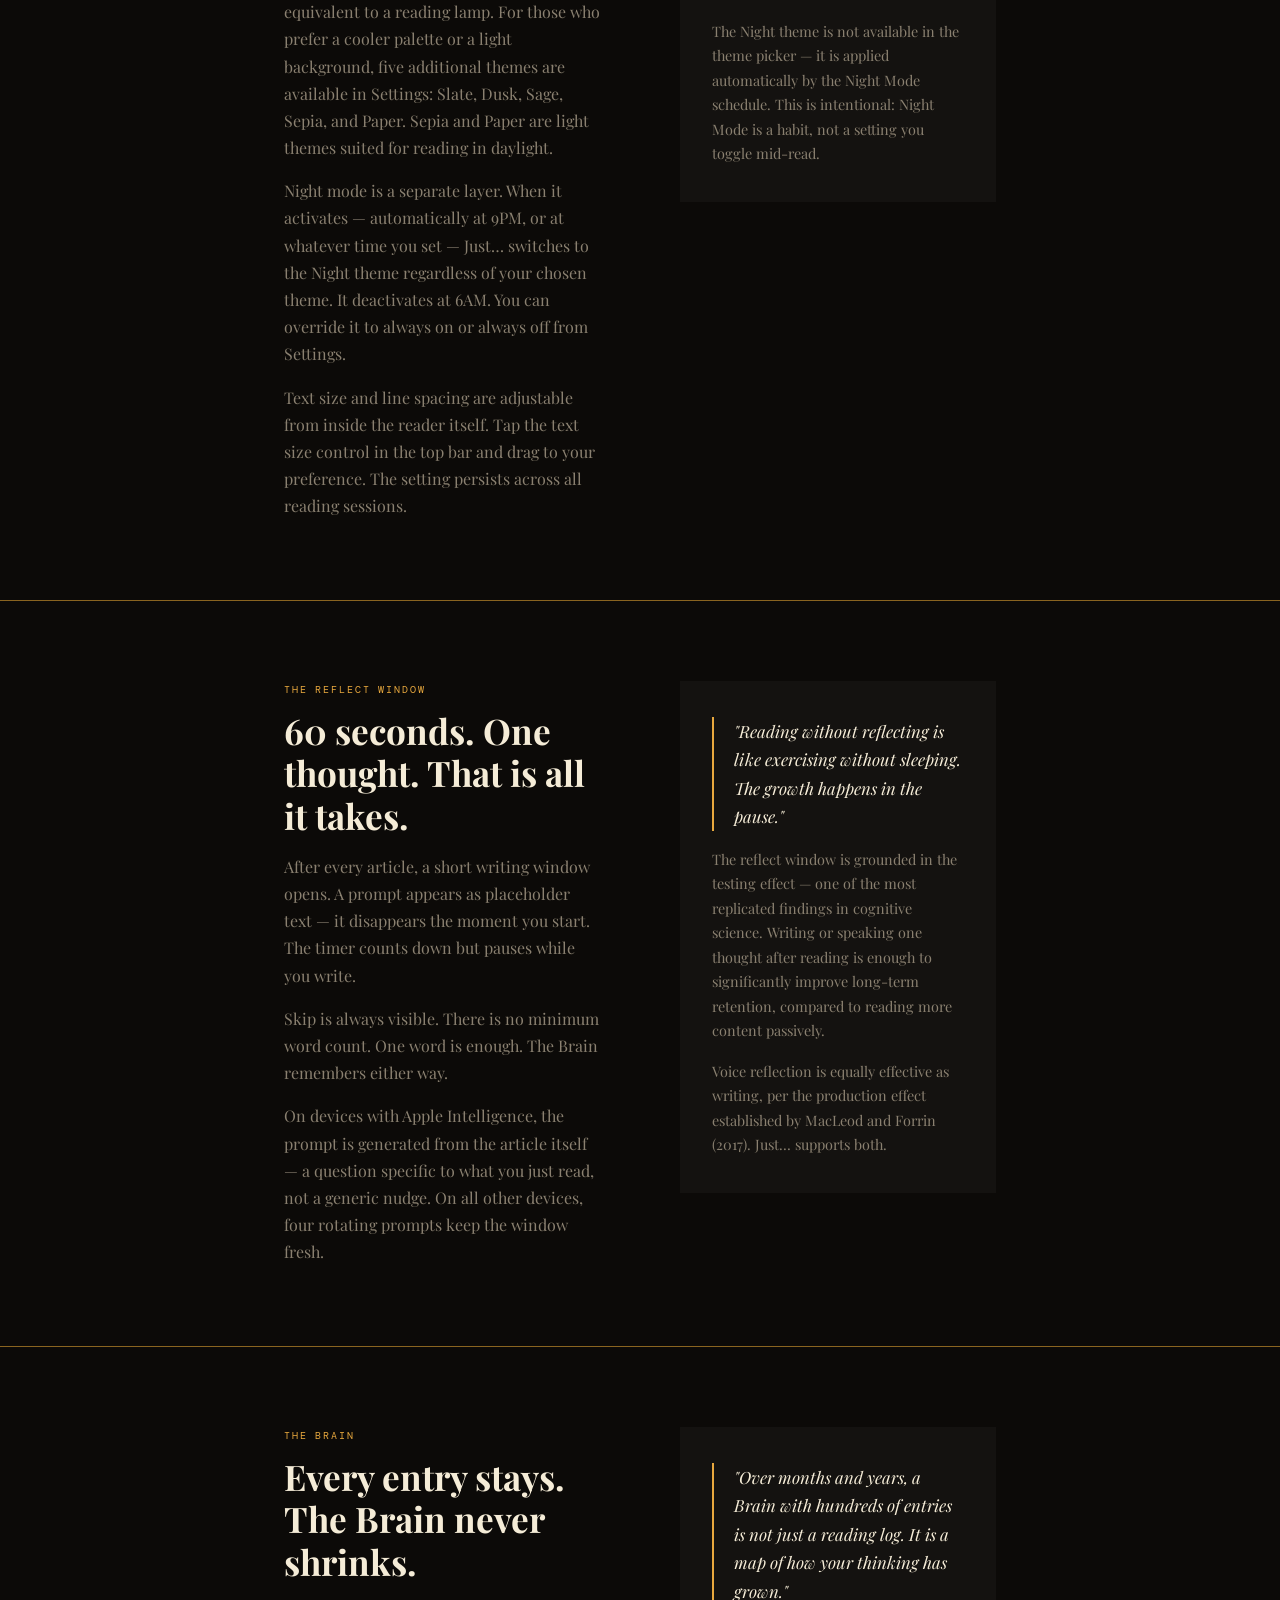
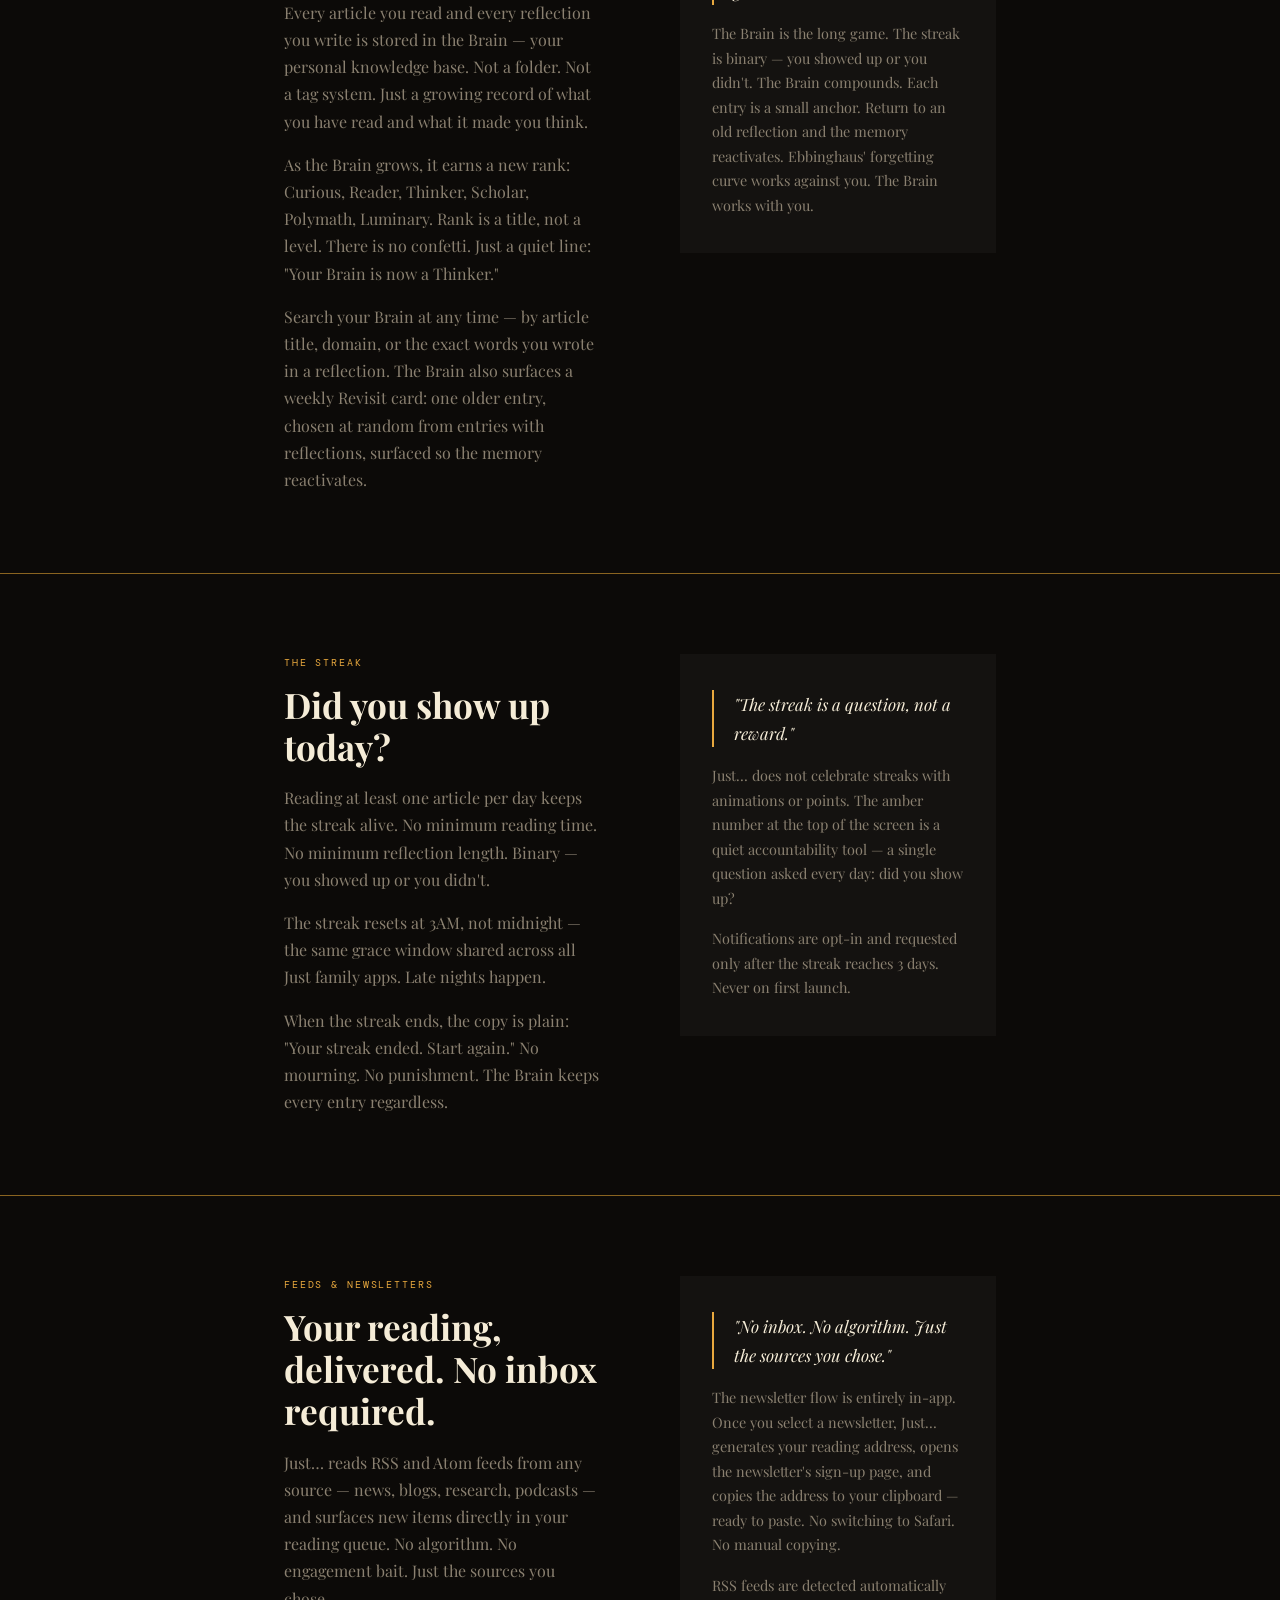
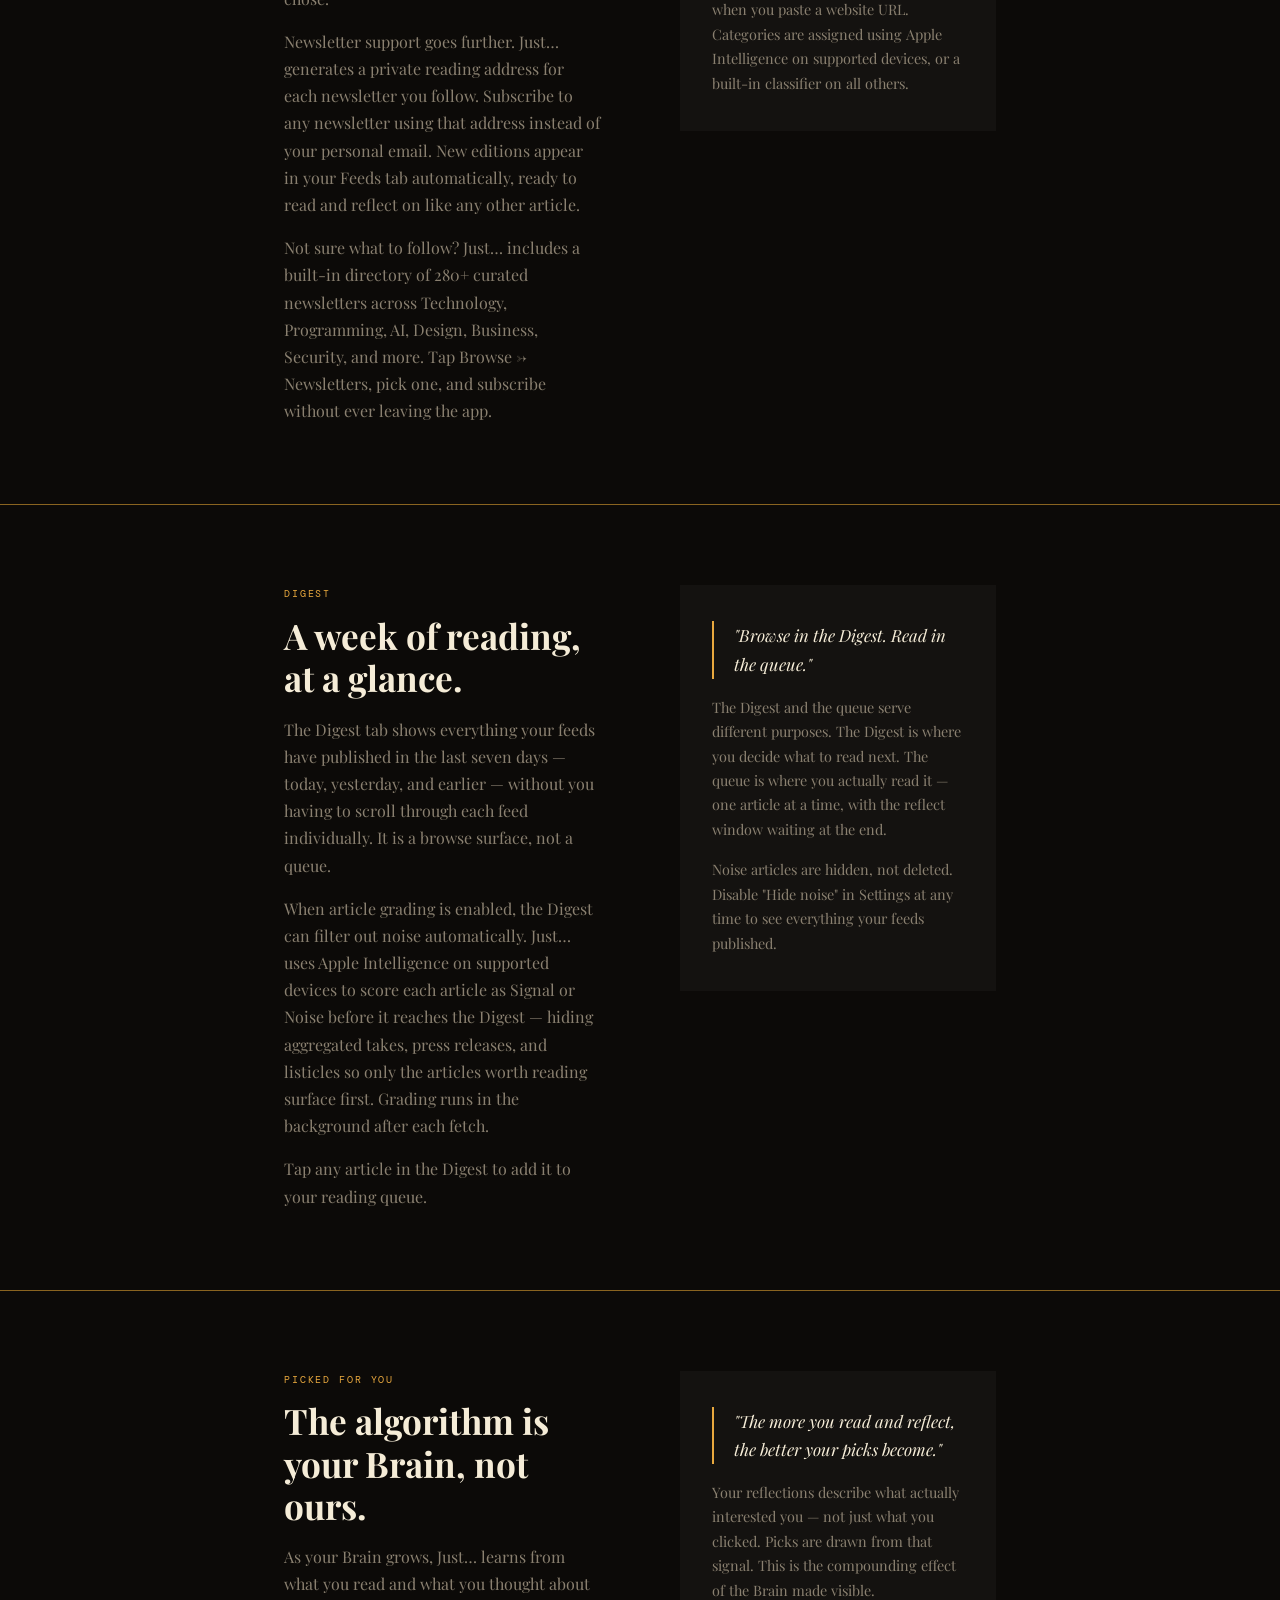
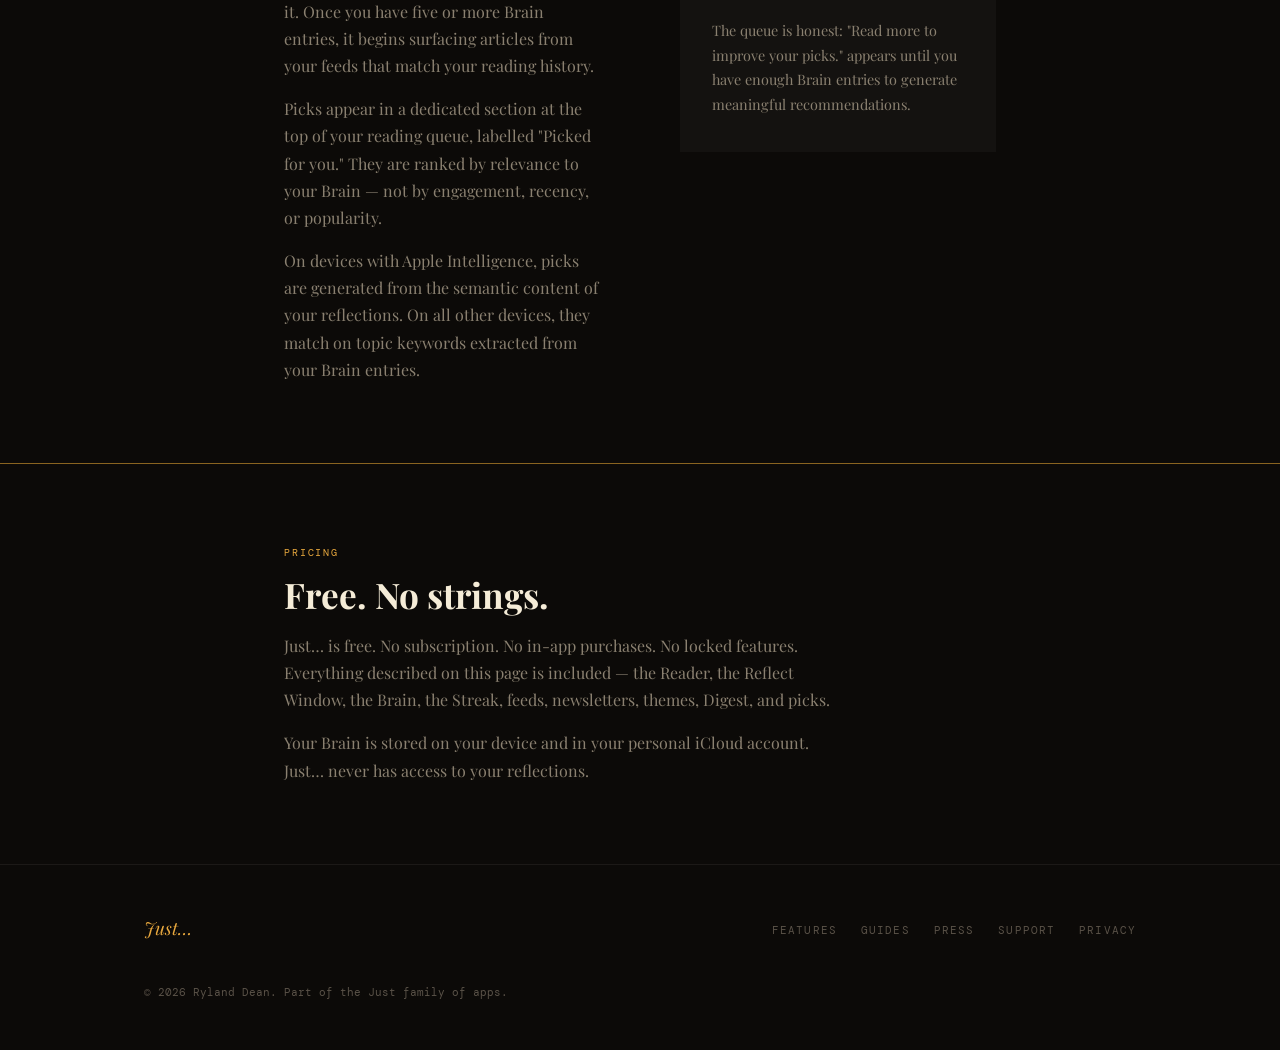
==== commit 83fdafbd: "chore: update docs site and project config Co-Authored-By: Claude Sonnet 4.6 <noreply@anthropic.com>" ====
--- a/docs/features.html
+++ b/docs/features.html
@@ -14,6 +14,7 @@
     <a href="index.html" class="nav-logo">Just…</a>
     <ul class="nav-links">
       <li><a href="features.html" class="active">Features</a></li>
+      <li><a href="guides.html">Guides</a></li>
       <li><a href="press.html">Press</a></li>
       <li><a href="support.html">Support</a></li>
       <li><a href="privacy.html">Privacy</a></li>
@@ -367,6 +368,7 @@
     <span class="footer-logo">Just…</span>
     <ul class="footer-links">
       <li><a href="features.html">Features</a></li>
+      <li><a href="guides.html">Guides</a></li>
       <li><a href="press.html">Press</a></li>
       <li><a href="support.html">Support</a></li>
       <li><a href="privacy.html">Privacy</a></li>
--- a/docs/style.css
+++ b/docs/style.css
@@ -567,6 +567,112 @@
   margin-top: 16px;
 }
 
+/* ─── Guide cards ────────────────────────────────────────── */
+
+.guide-grid {
+  display: grid;
+  grid-template-columns: repeat(auto-fit, minmax(280px, 1fr));
+  gap: 2px;
+  margin-top: 48px;
+}
+
+.guide-card {
+  background: var(--surface);
+  padding: 36px 32px;
+  text-decoration: none;
+  display: block;
+  transition: background 0.2s;
+}
+
+.guide-card:hover {
+  background: var(--surface2);
+  text-decoration: none;
+}
+
+.guide-card-num {
+  font-family: var(--font-mono);
+  font-size: 0.65rem;
+  letter-spacing: 0.15em;
+  color: var(--amber);
+  margin-bottom: 16px;
+  display: block;
+  text-transform: uppercase;
+}
+
+.guide-card h3 {
+  color: var(--cream);
+  margin-bottom: 8px;
+}
+
+.guide-card p {
+  font-size: 0.9rem;
+  line-height: 1.6;
+  margin-bottom: 20px;
+}
+
+.guide-card-cta {
+  font-family: var(--font-mono);
+  font-size: 0.65rem;
+  text-transform: uppercase;
+  letter-spacing: 0.12em;
+  color: var(--amber);
+}
+
+/* ─── Guide tips ──────────────────────────────────────────── */
+
+.tip {
+  background: var(--surface);
+  border-left: 2px solid var(--amber);
+  padding: 24px 28px;
+  margin: 32px 0;
+}
+
+.tip p {
+  font-size: 0.9rem;
+  line-height: 1.7;
+  margin: 0;
+}
+
+.tip-label {
+  font-family: var(--font-mono);
+  font-size: 0.6rem;
+  text-transform: uppercase;
+  letter-spacing: 0.15em;
+  color: var(--amber);
+  margin-bottom: 8px;
+  display: block;
+}
+
+/* ─── Guide control list ──────────────────────────────────── */
+
+.control-list {
+  margin-top: 32px;
+  display: flex;
+  flex-direction: column;
+  gap: 2px;
+}
+
+.control-row {
+  background: var(--surface);
+  padding: 18px 28px;
+  display: grid;
+  grid-template-columns: 160px 1fr;
+  gap: 16px;
+  align-items: baseline;
+}
+
+.control-name {
+  font-family: var(--font-mono);
+  font-size: 0.7rem;
+  color: var(--cream);
+}
+
+.control-desc {
+  font-size: 0.9rem;
+  color: var(--muted);
+  margin: 0;
+}
+
 /* ─── Responsive ──────────────────────────────────────────── */
 
 @media (max-width: 640px) {
@@ -591,6 +697,11 @@
   }
 
   .fact-row {
+    grid-template-columns: 1fr;
+    gap: 4px;
+  }
+
+  .control-row {
     grid-template-columns: 1fr;
     gap: 4px;
   }
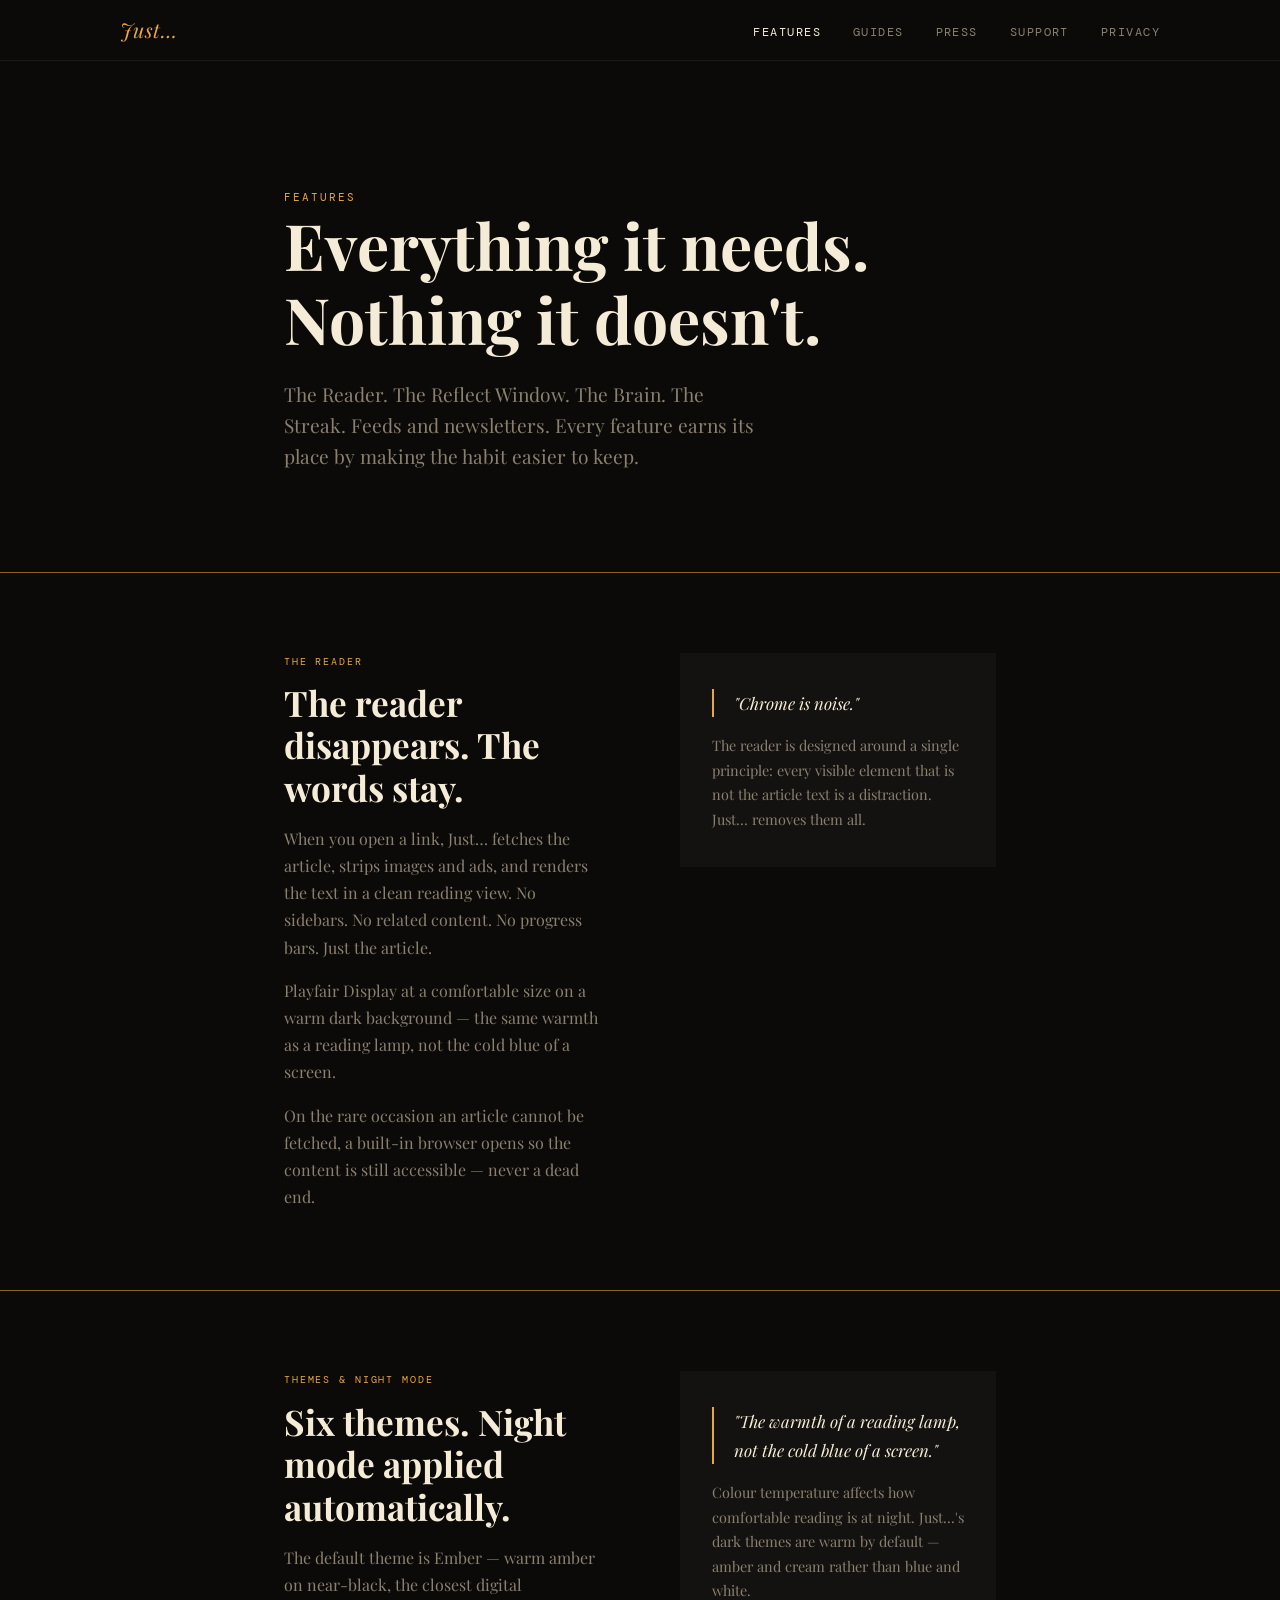
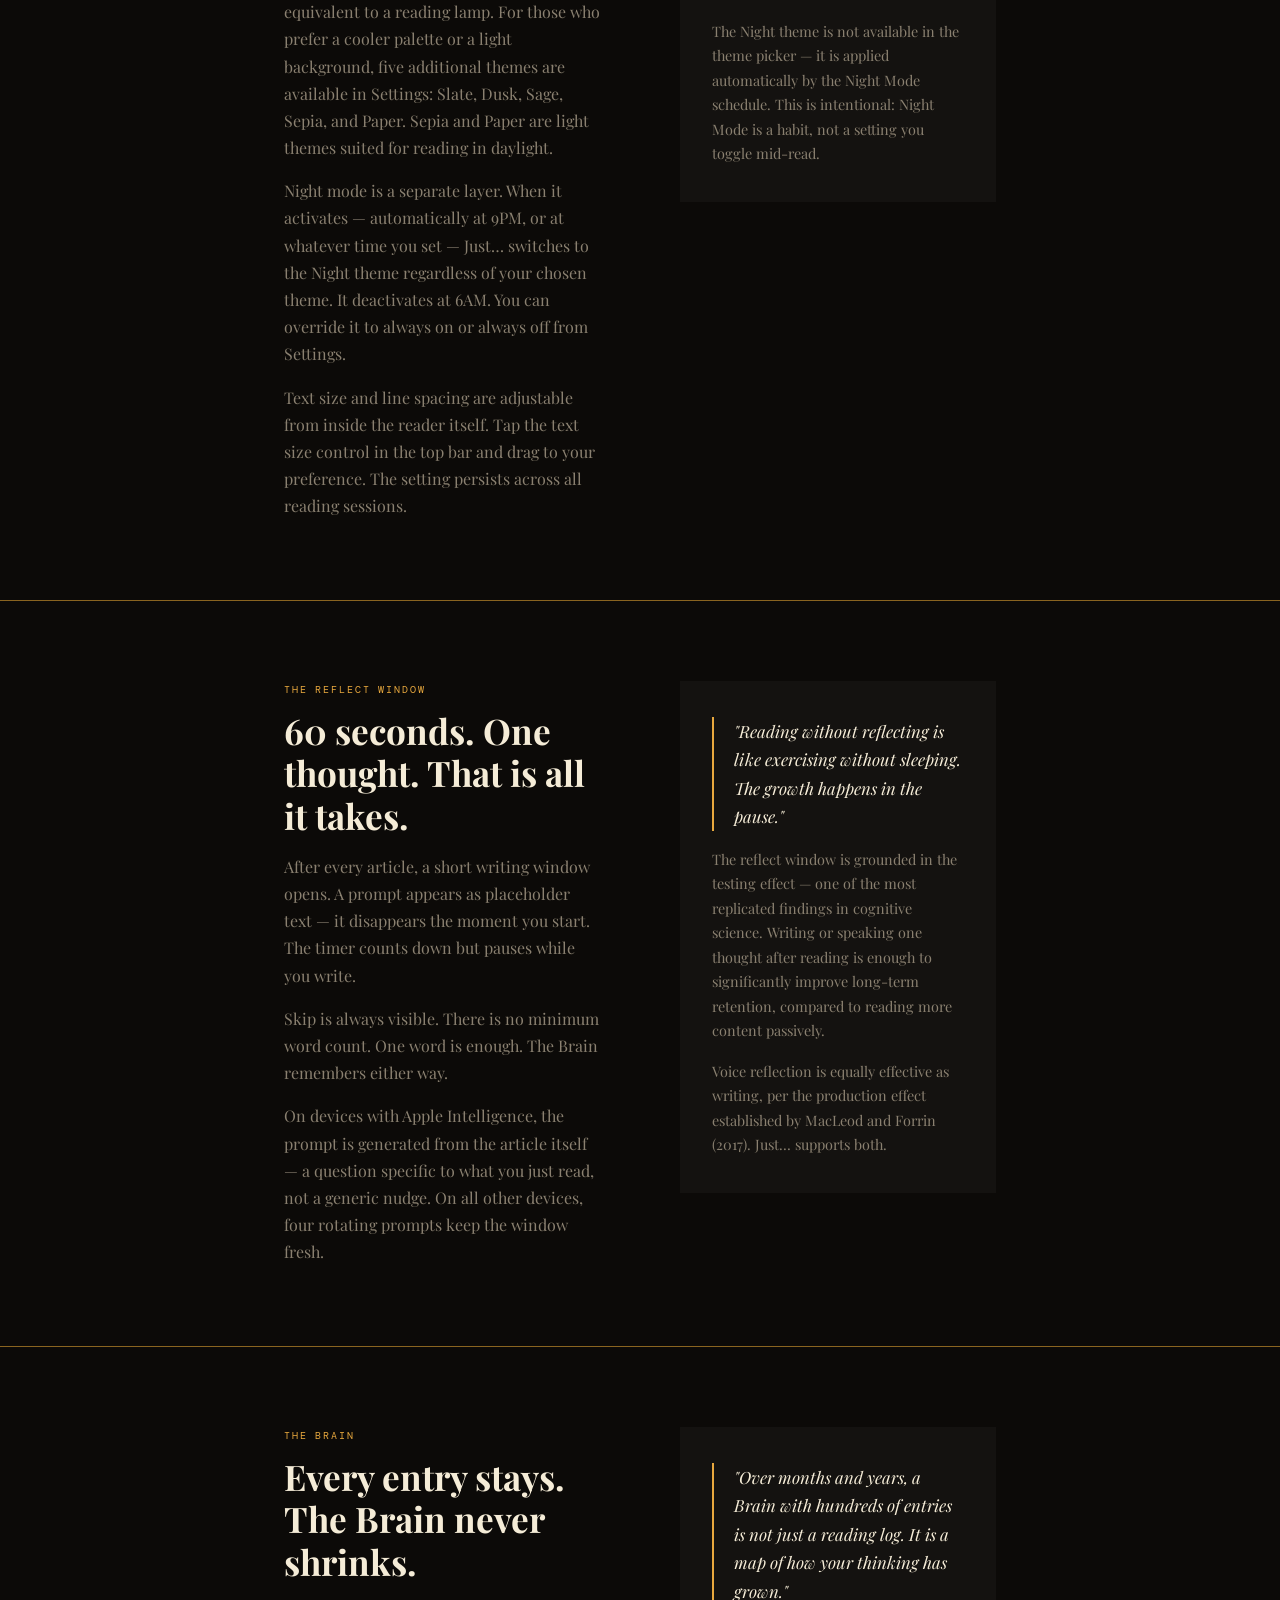
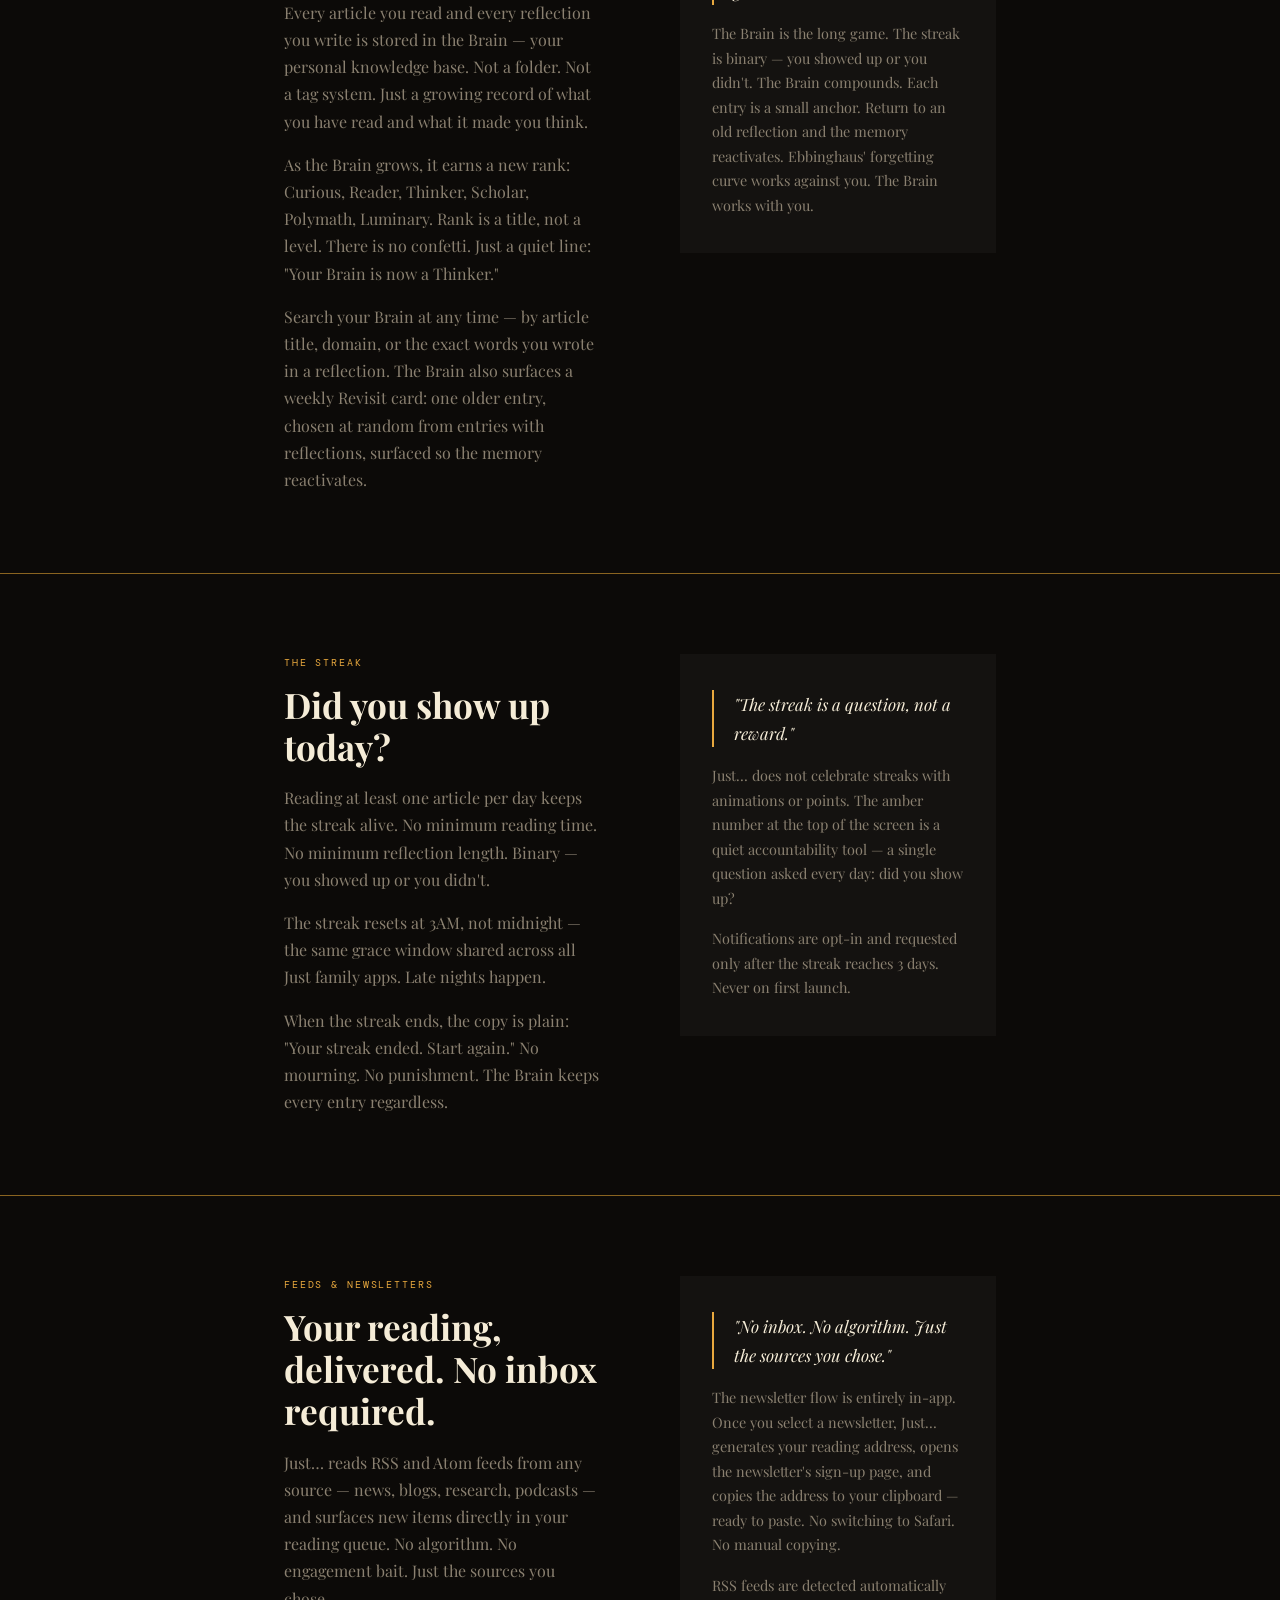
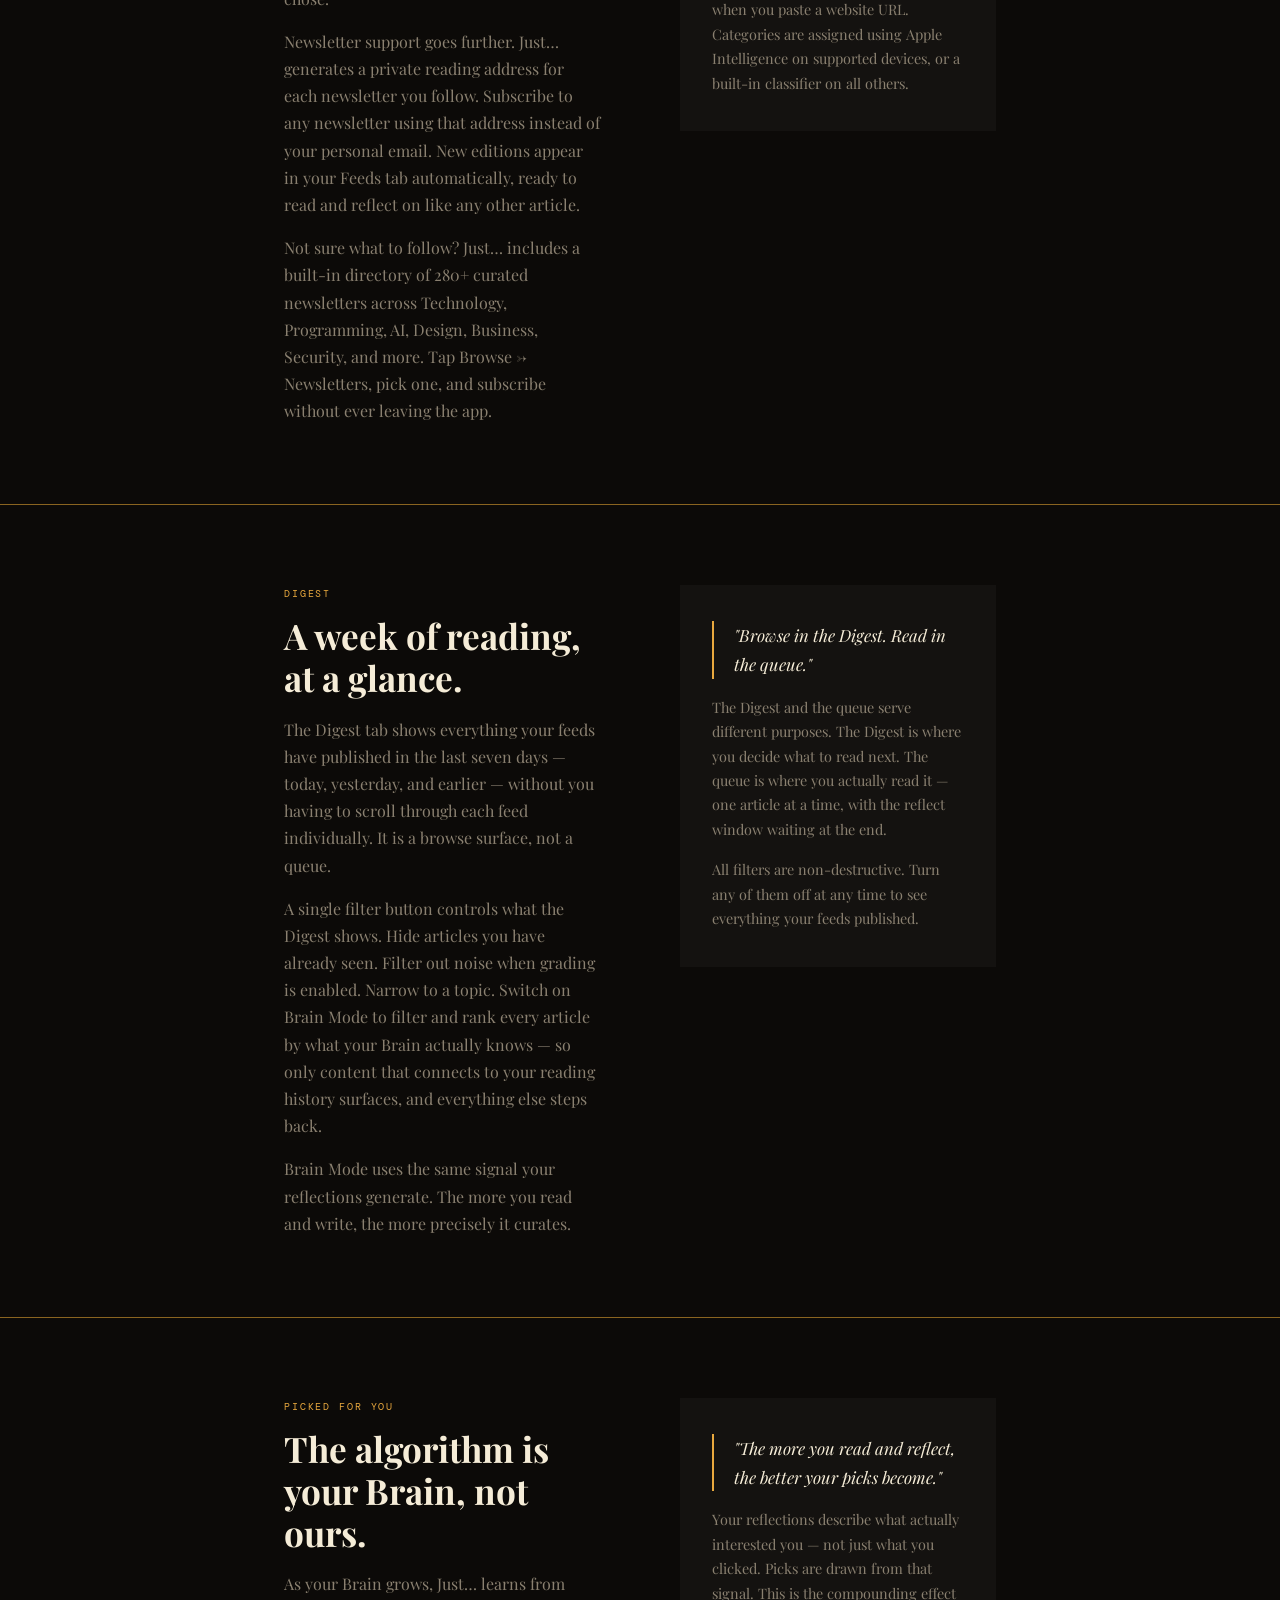
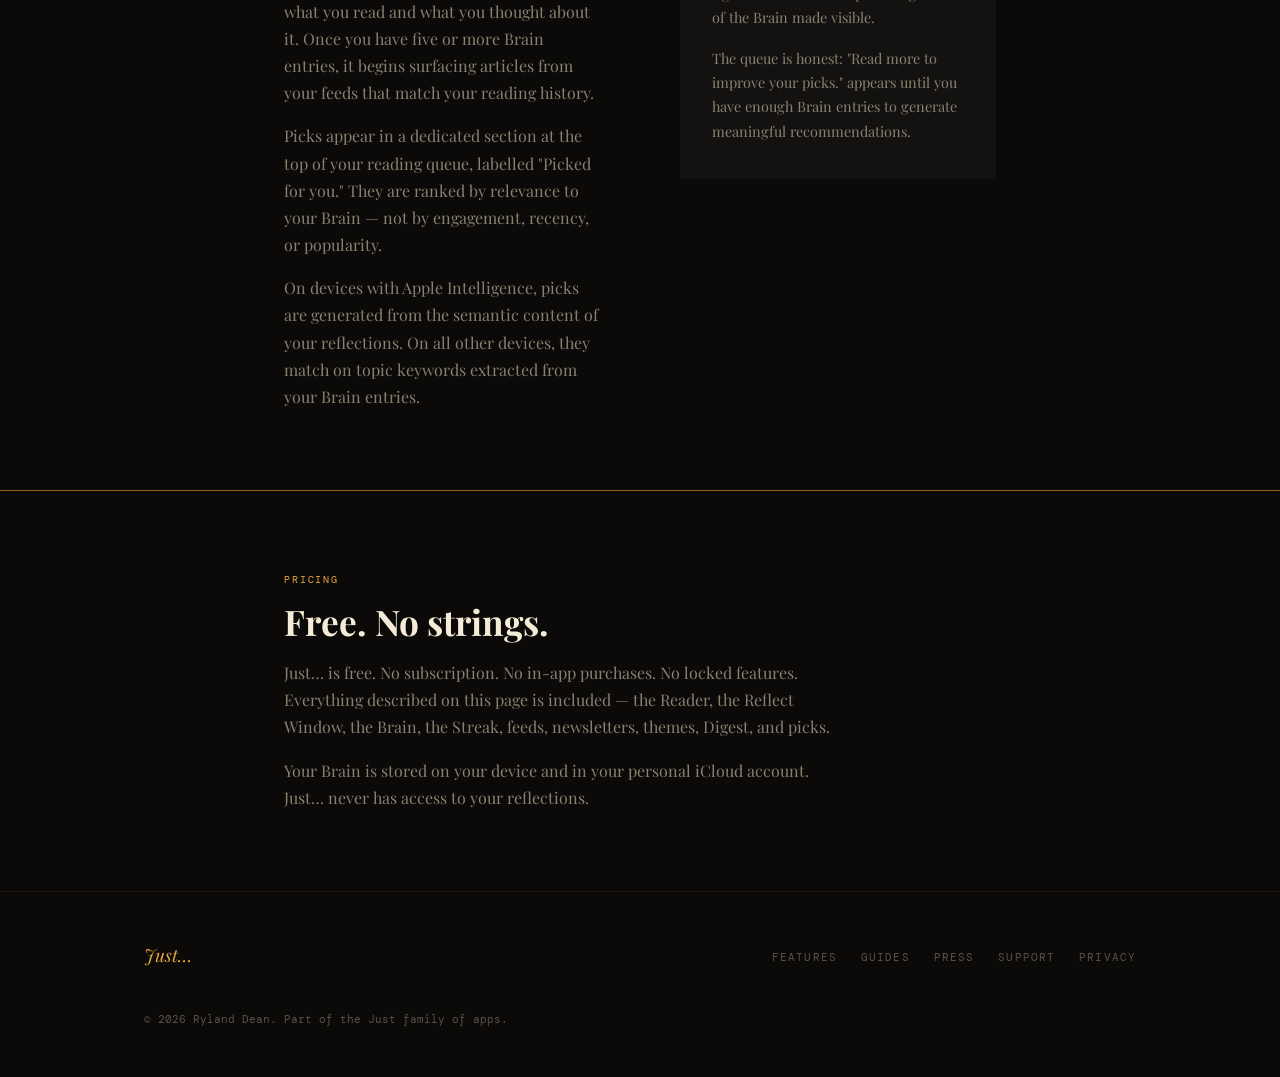
==== commit 28a80d7d: "feat: Brain Mode, filter sheet, and digest simplification Consolidates brainRanked + brainFocus into" ====
--- a/docs/features.html
+++ b/docs/features.html
@@ -279,14 +279,15 @@
             through each feed individually. It is a browse surface, not a queue.
           </p>
           <p>
-            When article grading is enabled, the Digest can filter out noise
-            automatically. Just… uses Apple Intelligence on supported devices to score
-            each article as Signal or Noise before it reaches the Digest — hiding
-            aggregated takes, press releases, and listicles so only the articles worth
-            reading surface first. Grading runs in the background after each fetch.
-          </p>
-          <p>
-            Tap any article in the Digest to add it to your reading queue.
+            A single filter button controls what the Digest shows. Hide articles you
+            have already seen. Filter out noise when grading is enabled. Narrow to a
+            topic. Switch on Brain Mode to filter and rank every article by what your
+            Brain actually knows — so only content that connects to your reading
+            history surfaces, and everything else steps back.
+          </p>
+          <p>
+            Brain Mode uses the same signal your reflections generate. The more you
+            read and write, the more precisely it curates.
           </p>
         </div>
         <div class="feature-aside">
@@ -297,8 +298,8 @@
             one article at a time, with the reflect window waiting at the end.
           </p>
           <p>
-            Noise articles are hidden, not deleted. Disable "Hide noise" in Settings
-            at any time to see everything your feeds published.
+            All filters are non-destructive. Turn any of them off at any time to
+            see everything your feeds published.
           </p>
         </div>
       </div>
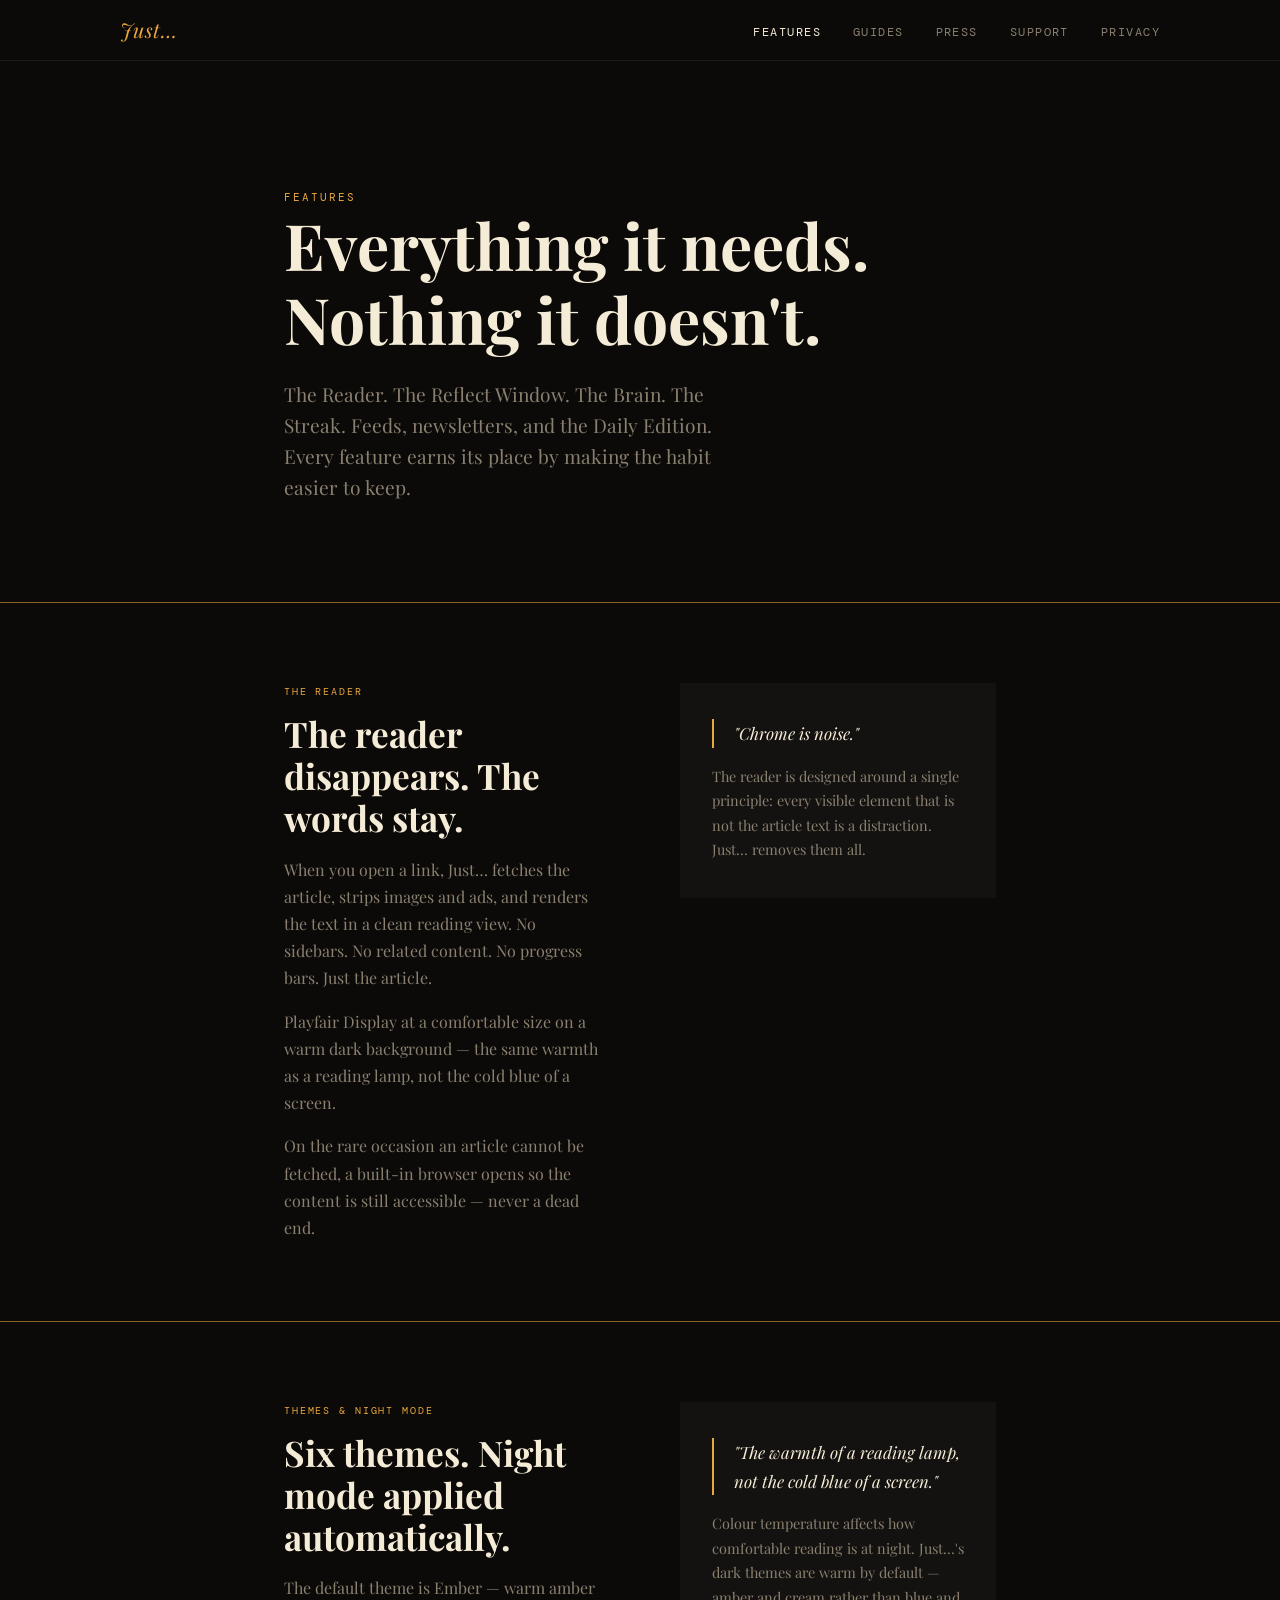
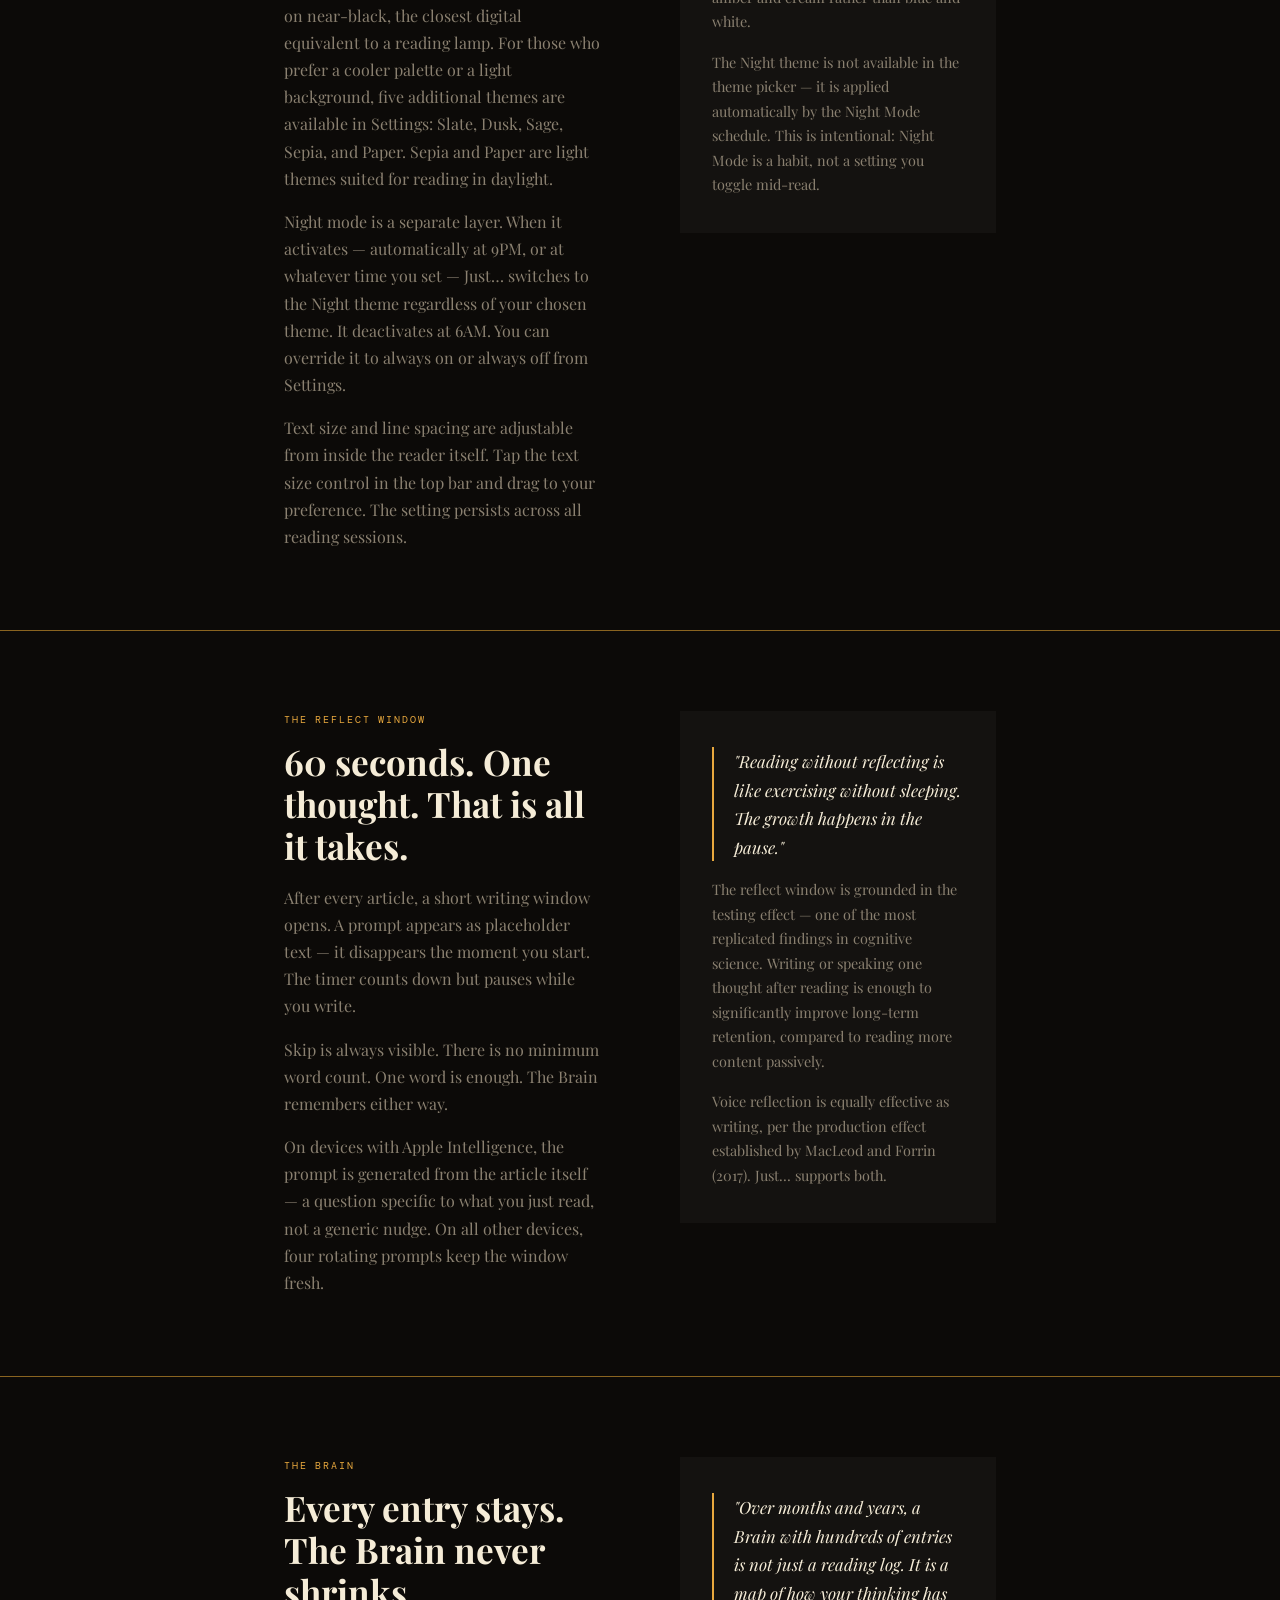
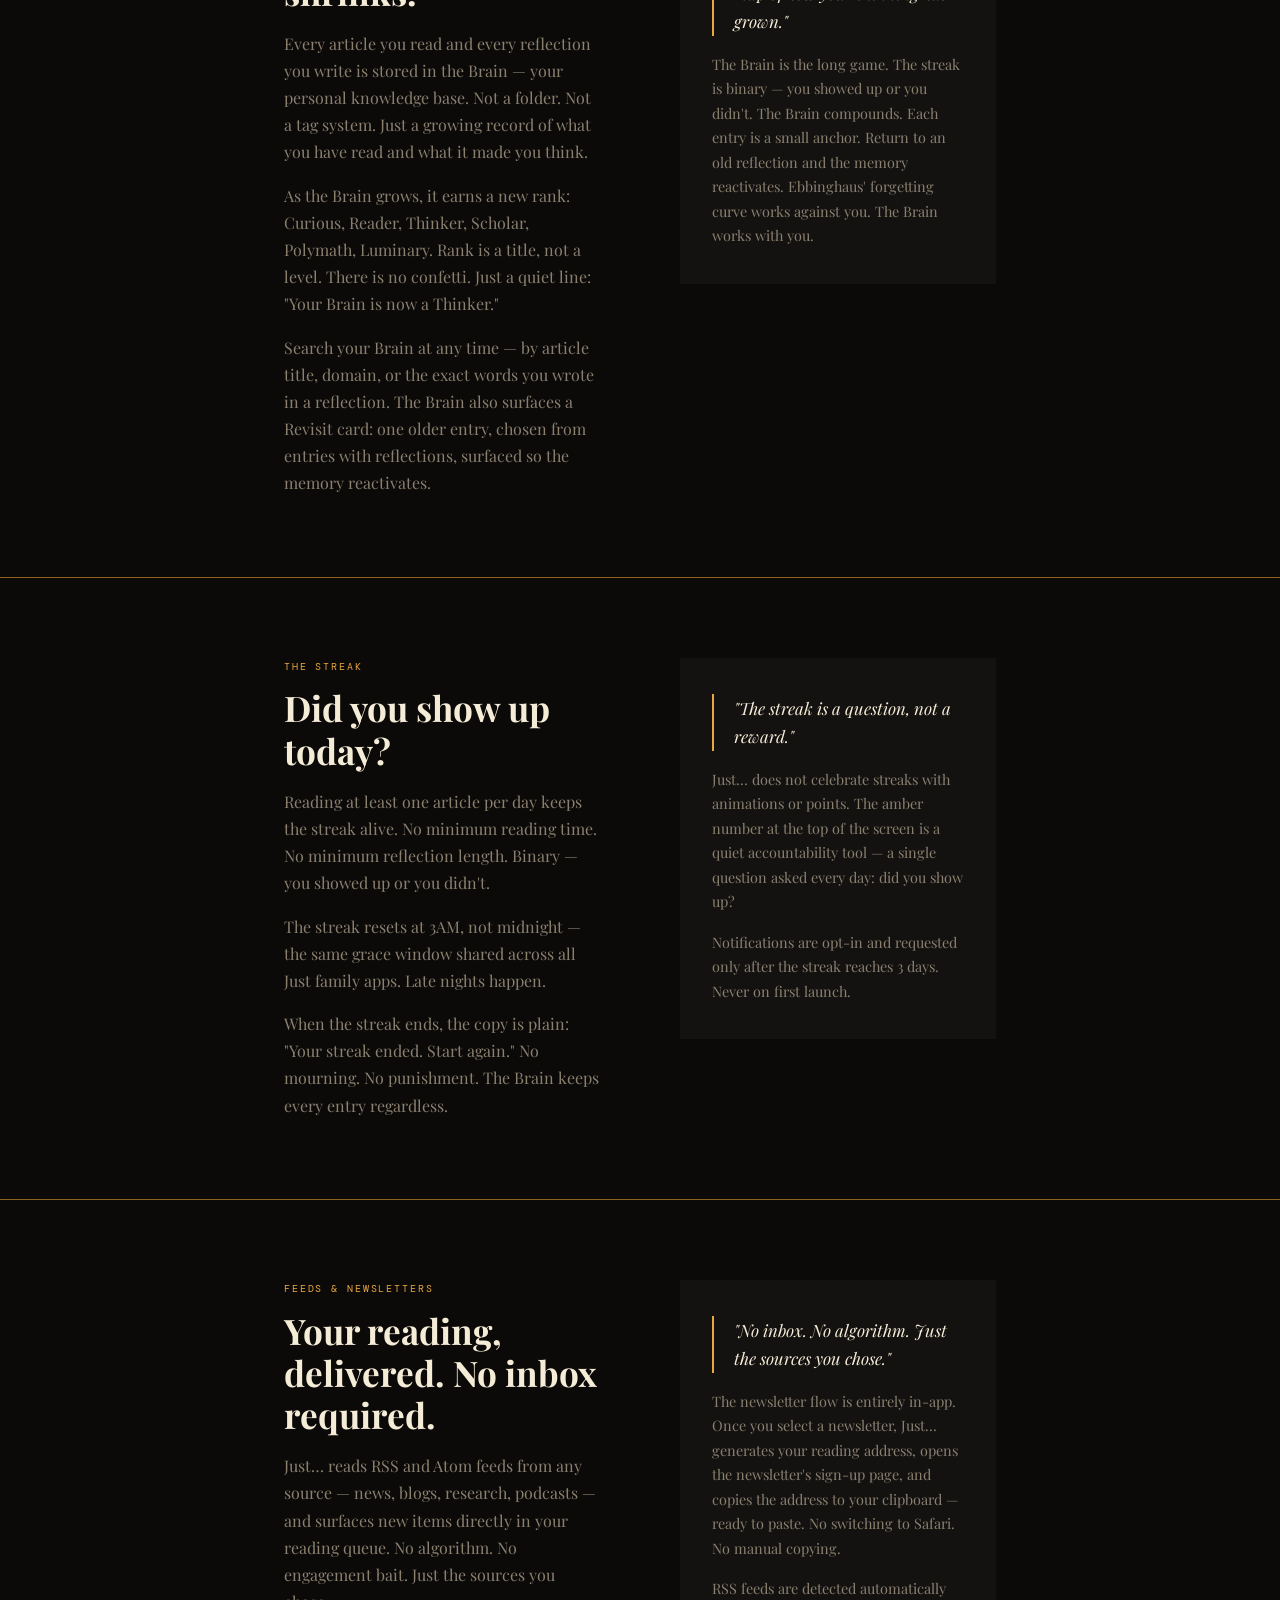
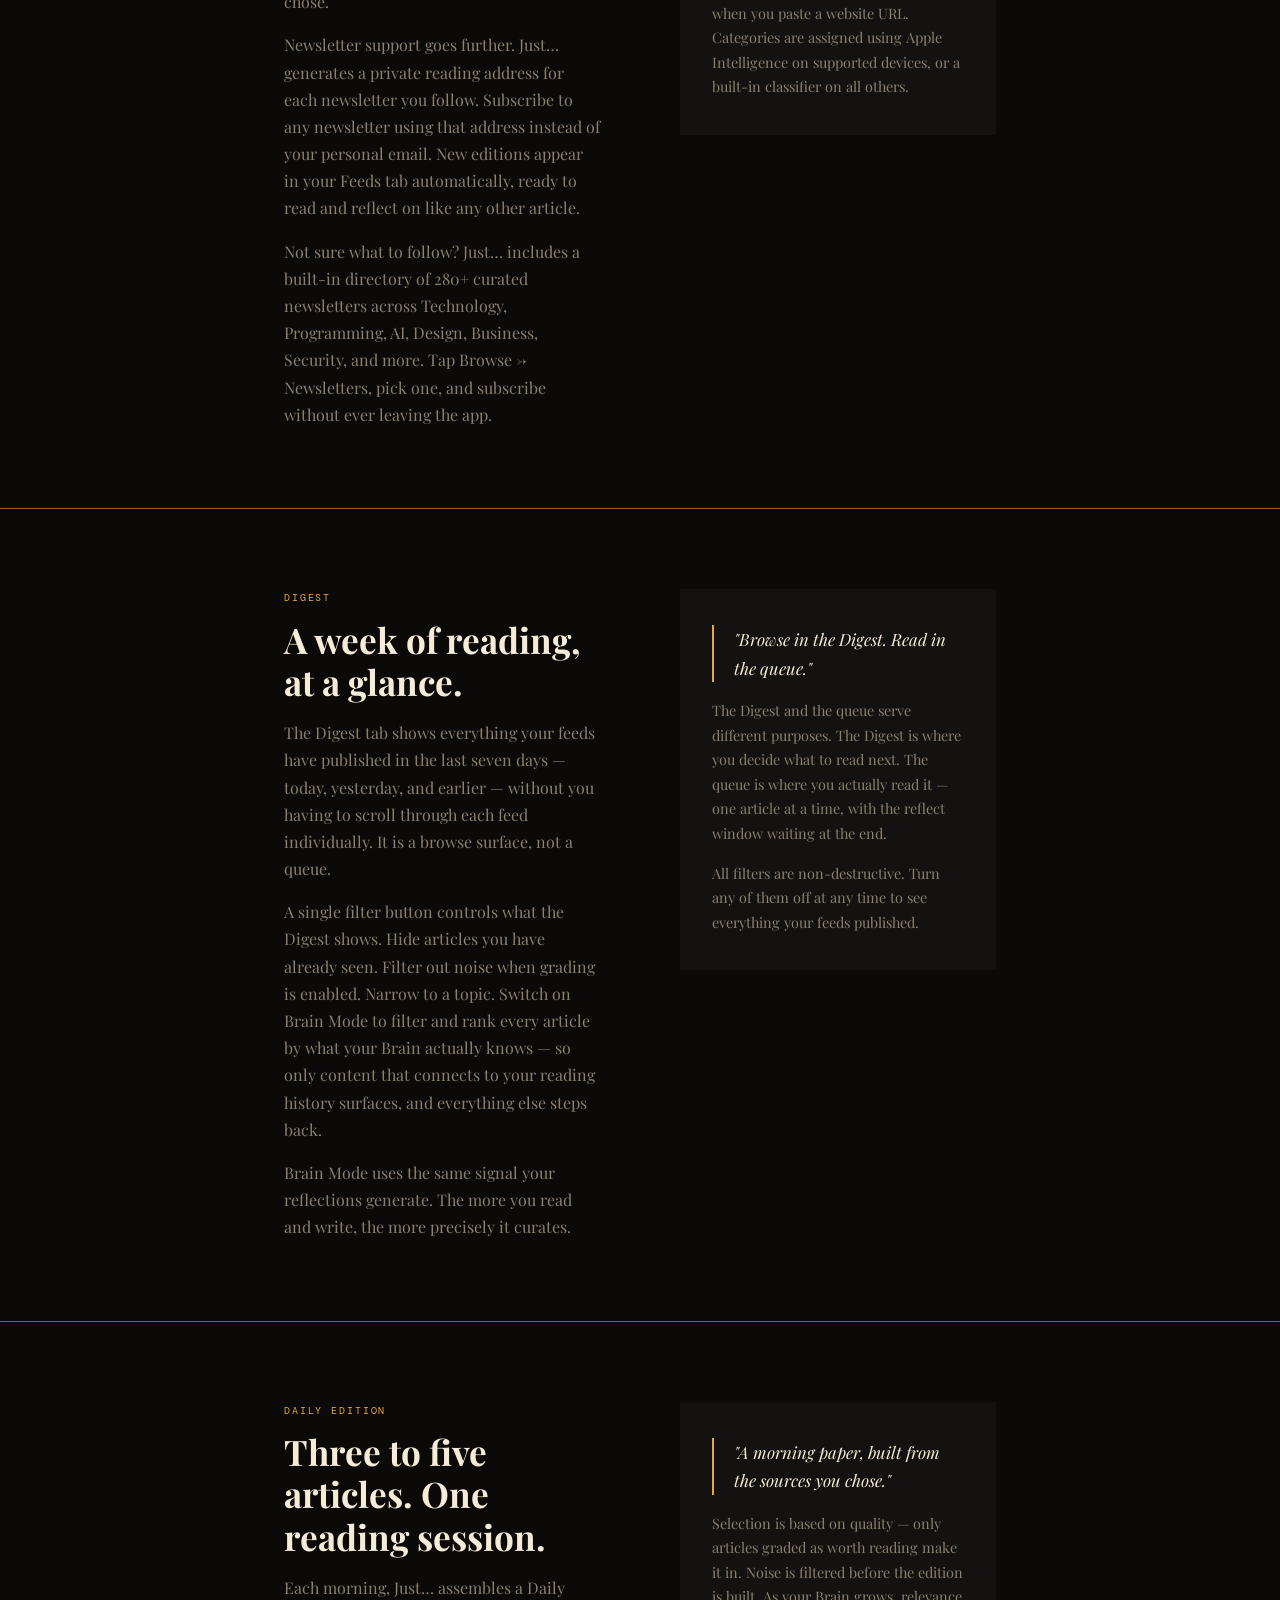
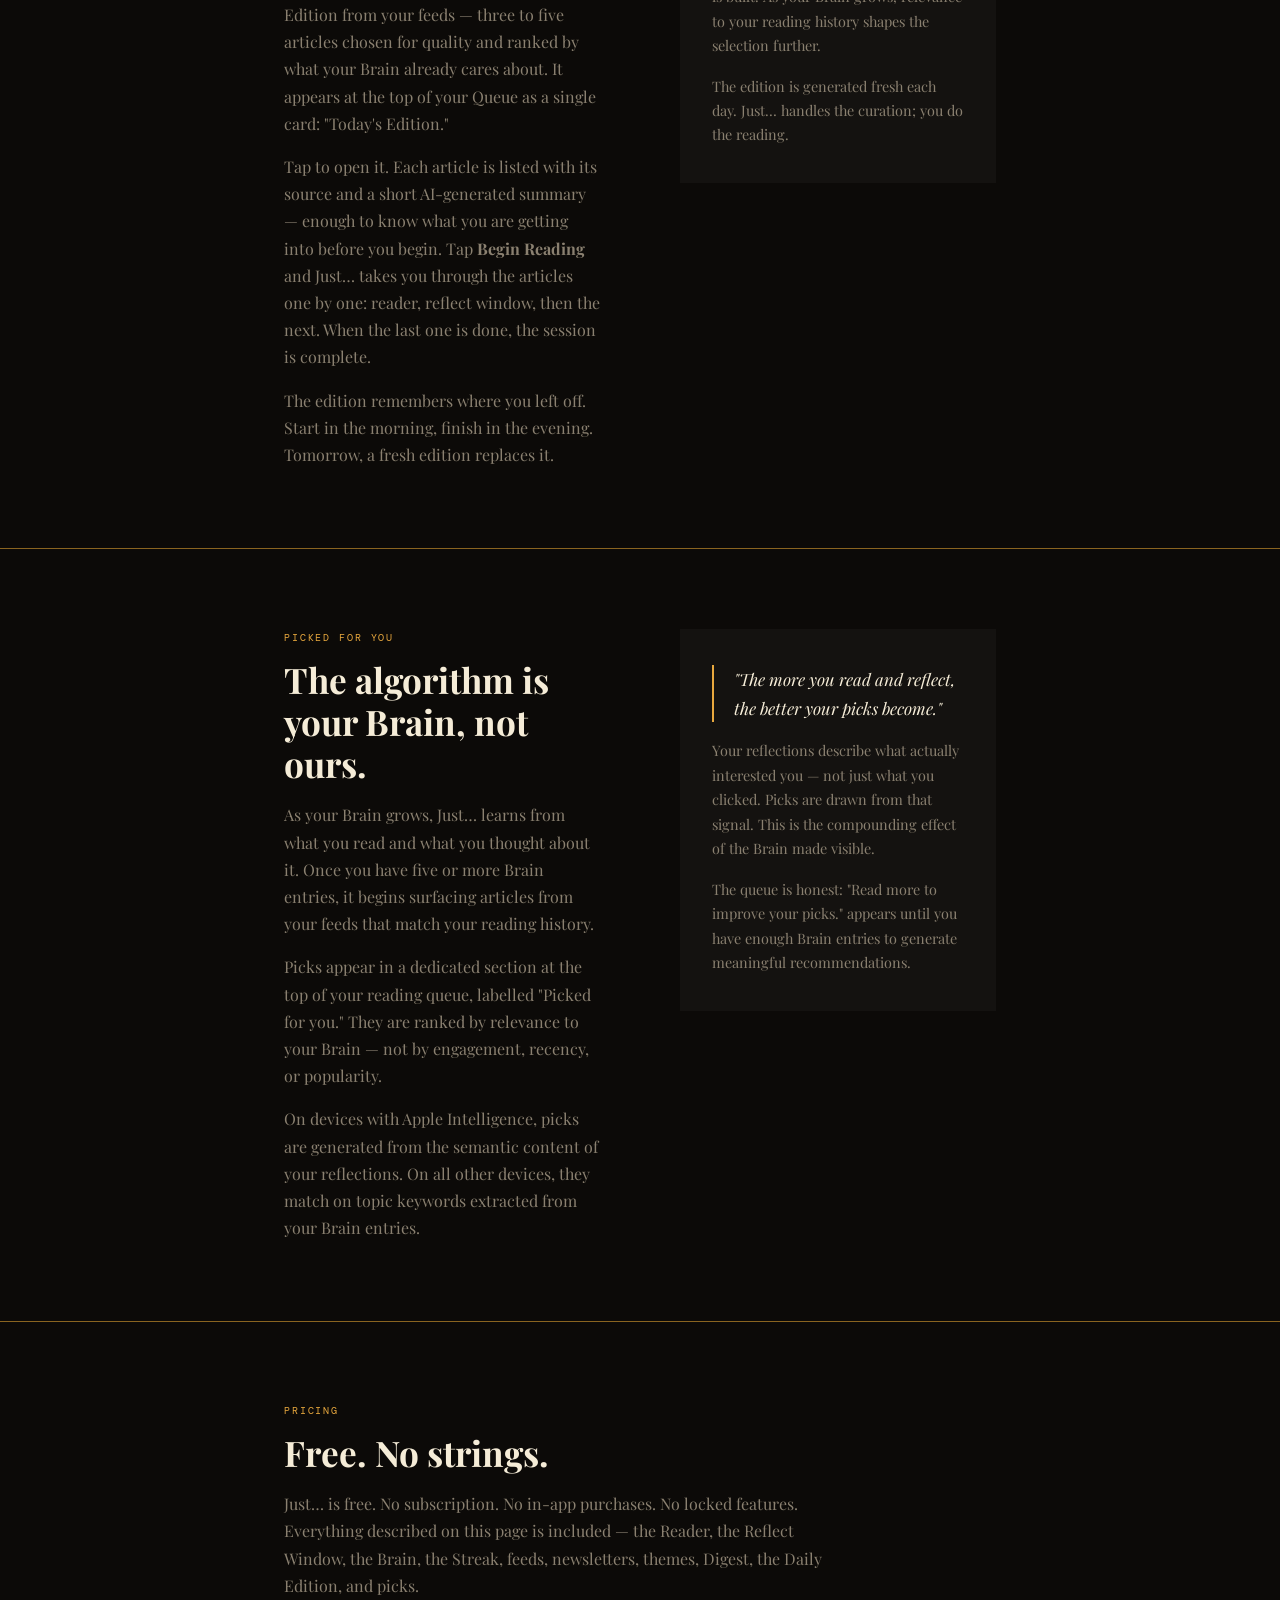
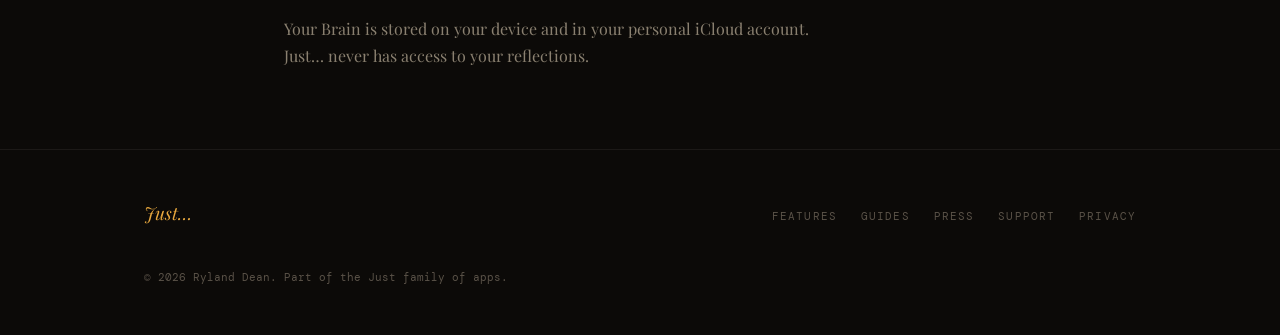
==== commit be5fdce3: "docs: add Daily Edition coverage to features page and feeds guide - features.html: new Daily Edition" ====
--- a/docs/features.html
+++ b/docs/features.html
@@ -30,7 +30,7 @@
       <span class="hero-eyebrow">Features</span>
       <h1 class="hero-title">Everything it needs.<br>Nothing it doesn't.</h1>
       <p class="hero-sub">
-        The Reader. The Reflect Window. The Brain. The Streak. Feeds and newsletters.
+        The Reader. The Reflect Window. The Brain. The Streak. Feeds, newsletters, and the Daily Edition.
         Every feature earns its place by making the habit easier to keep.
       </p>
     </div>
@@ -169,8 +169,8 @@
           </p>
           <p>
             Search your Brain at any time — by article title, domain, or the exact words
-            you wrote in a reflection. The Brain also surfaces a weekly Revisit card: one
-            older entry, chosen at random from entries with reflections, surfaced so the
+            you wrote in a reflection. The Brain also surfaces a Revisit card: one
+            older entry, chosen from entries with reflections, surfaced so the
             memory reactivates.
           </p>
         </div>
@@ -306,6 +306,48 @@
     </div>
   </section>
 
+  <!-- Daily Edition -->
+  <section>
+    <div class="container">
+      <div class="feature-block">
+        <div>
+          <span class="label">Daily Edition</span>
+          <h2>Three to five articles. One reading session.</h2>
+          <p>
+            Each morning, Just… assembles a Daily Edition from your feeds —
+            three to five articles chosen for quality and ranked by what your
+            Brain already cares about. It appears at the top of your Queue
+            as a single card: "Today's Edition."
+          </p>
+          <p>
+            Tap to open it. Each article is listed with its source and a short
+            AI-generated summary — enough to know what you are getting into
+            before you begin. Tap <strong>Begin Reading</strong> and Just…
+            takes you through the articles one by one: reader, reflect window,
+            then the next. When the last one is done, the session is complete.
+          </p>
+          <p>
+            The edition remembers where you left off. Start in the morning,
+            finish in the evening. Tomorrow, a fresh edition replaces it.
+          </p>
+        </div>
+        <div class="feature-aside">
+          <p class="quote">"A morning paper, built from the sources you chose."</p>
+          <p>
+            Selection is based on quality — only articles graded as worth
+            reading make it in. Noise is filtered before the edition is built.
+            As your Brain grows, relevance to your reading history shapes
+            the selection further.
+          </p>
+          <p>
+            The edition is generated fresh each day. Just… handles the
+            curation; you do the reading.
+          </p>
+        </div>
+      </div>
+    </div>
+  </section>
+
   <!-- Picked for You -->
   <section>
     <div class="container">
@@ -353,7 +395,7 @@
       <p style="max-width: 560px;">
         Just… is free. No subscription. No in-app purchases. No locked features.
         Everything described on this page is included — the Reader, the Reflect Window,
-        the Brain, the Streak, feeds, newsletters, themes, Digest, and picks.
+        the Brain, the Streak, feeds, newsletters, themes, Digest, the Daily Edition, and picks.
       </p>
       <p style="max-width: 560px; margin-top: 16px;">
         Your Brain is stored on your device and in your personal iCloud account.
